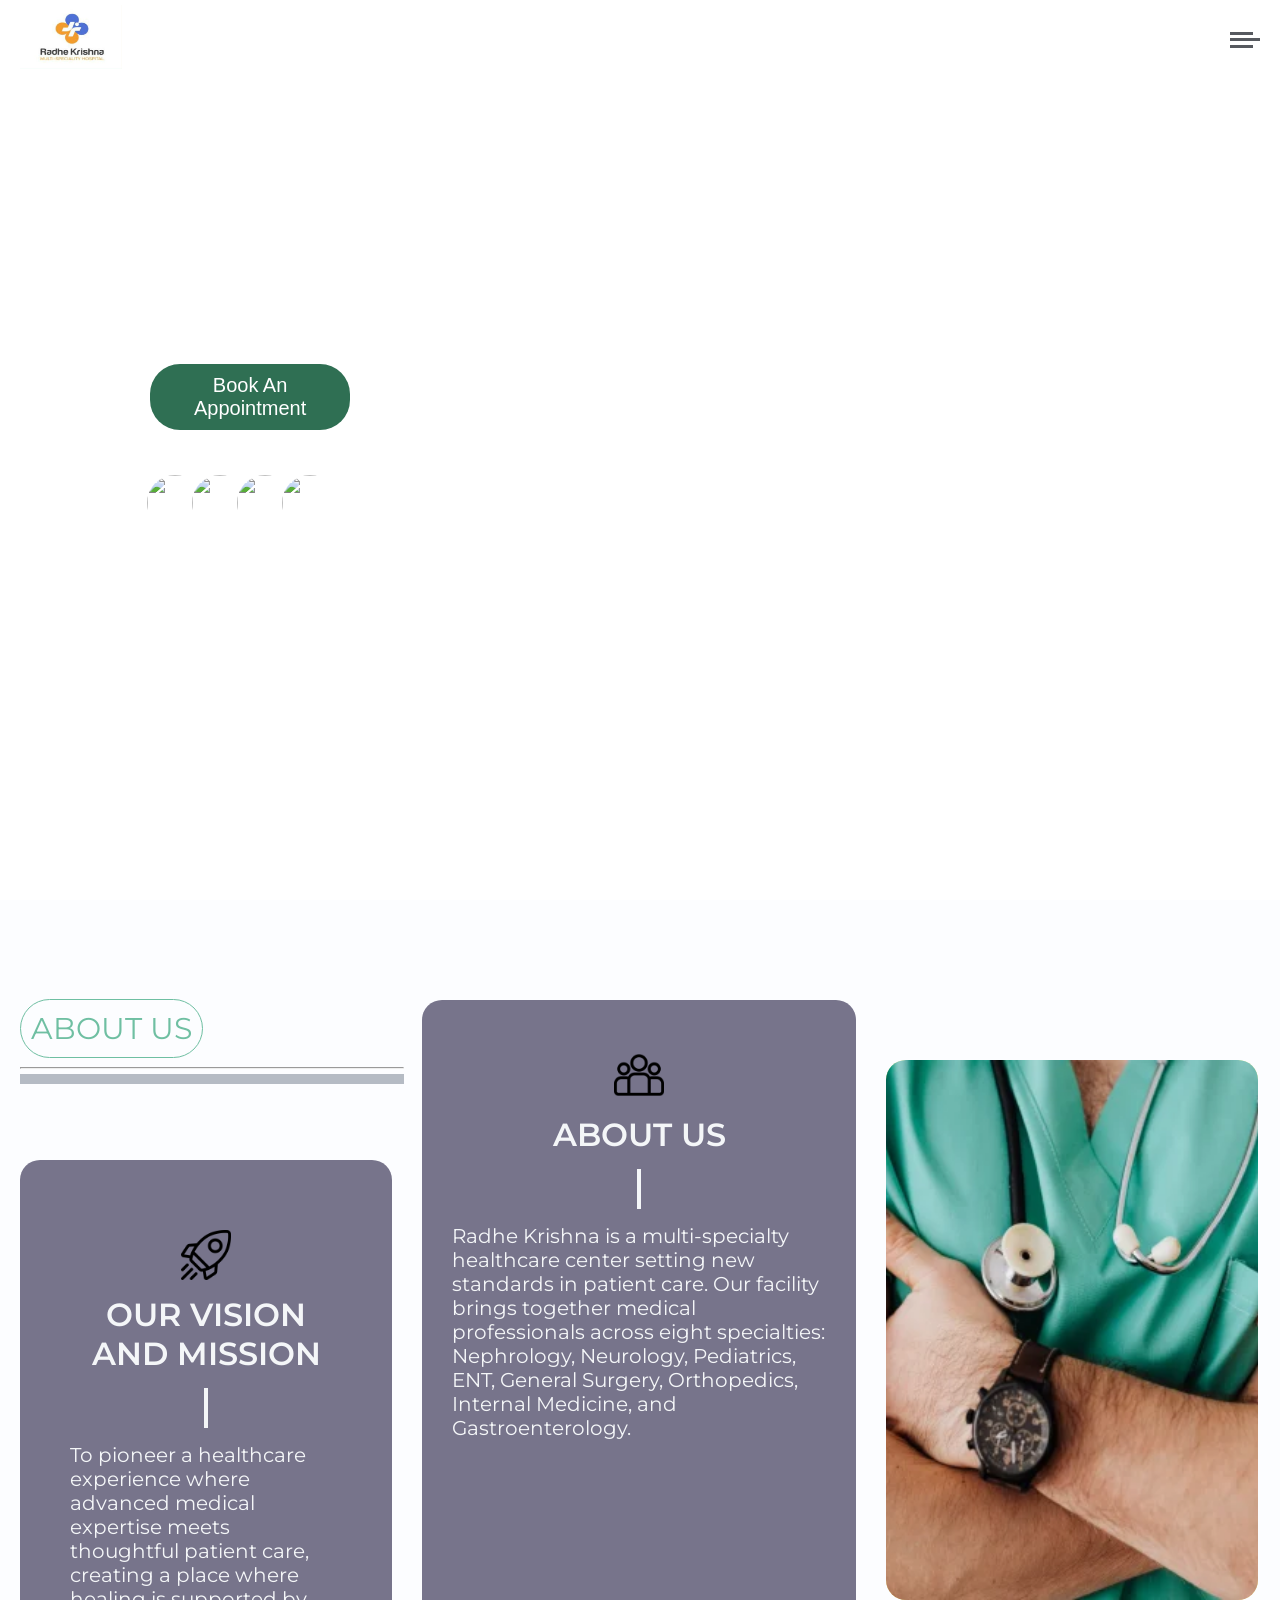
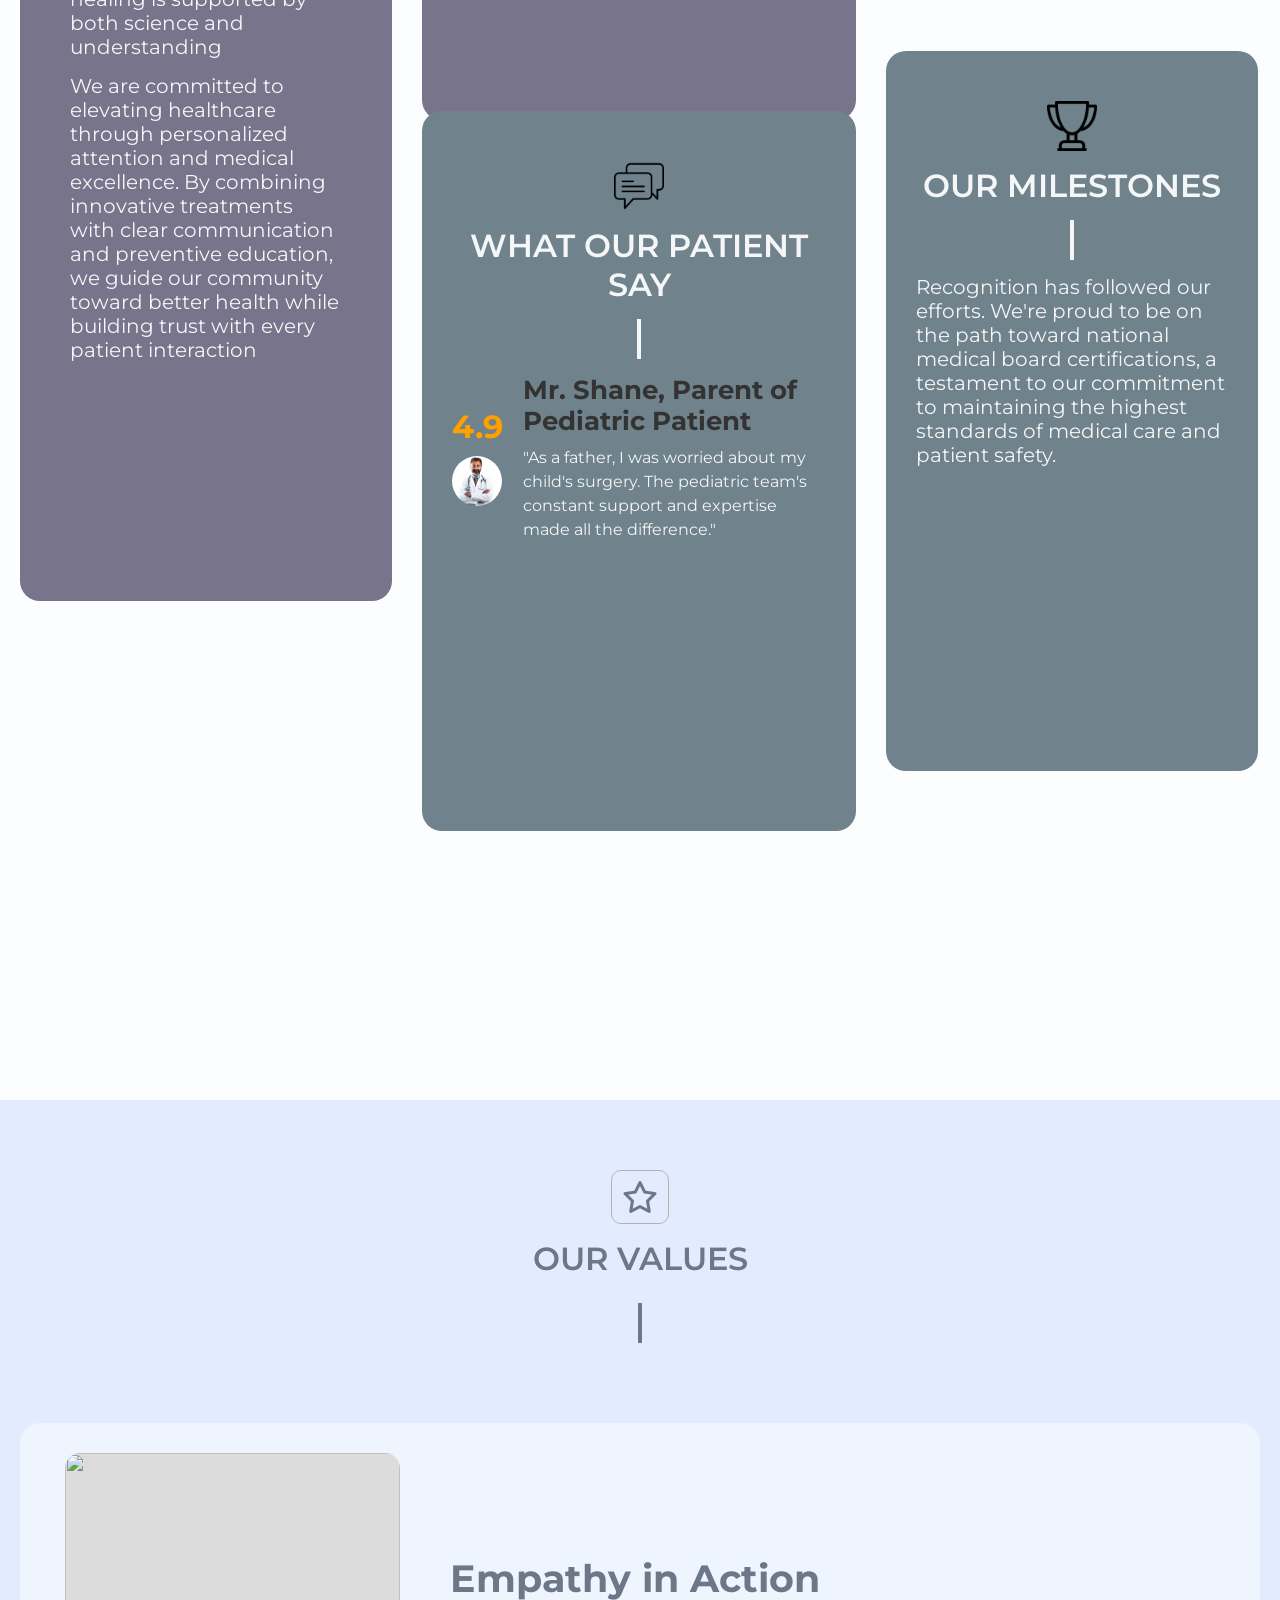
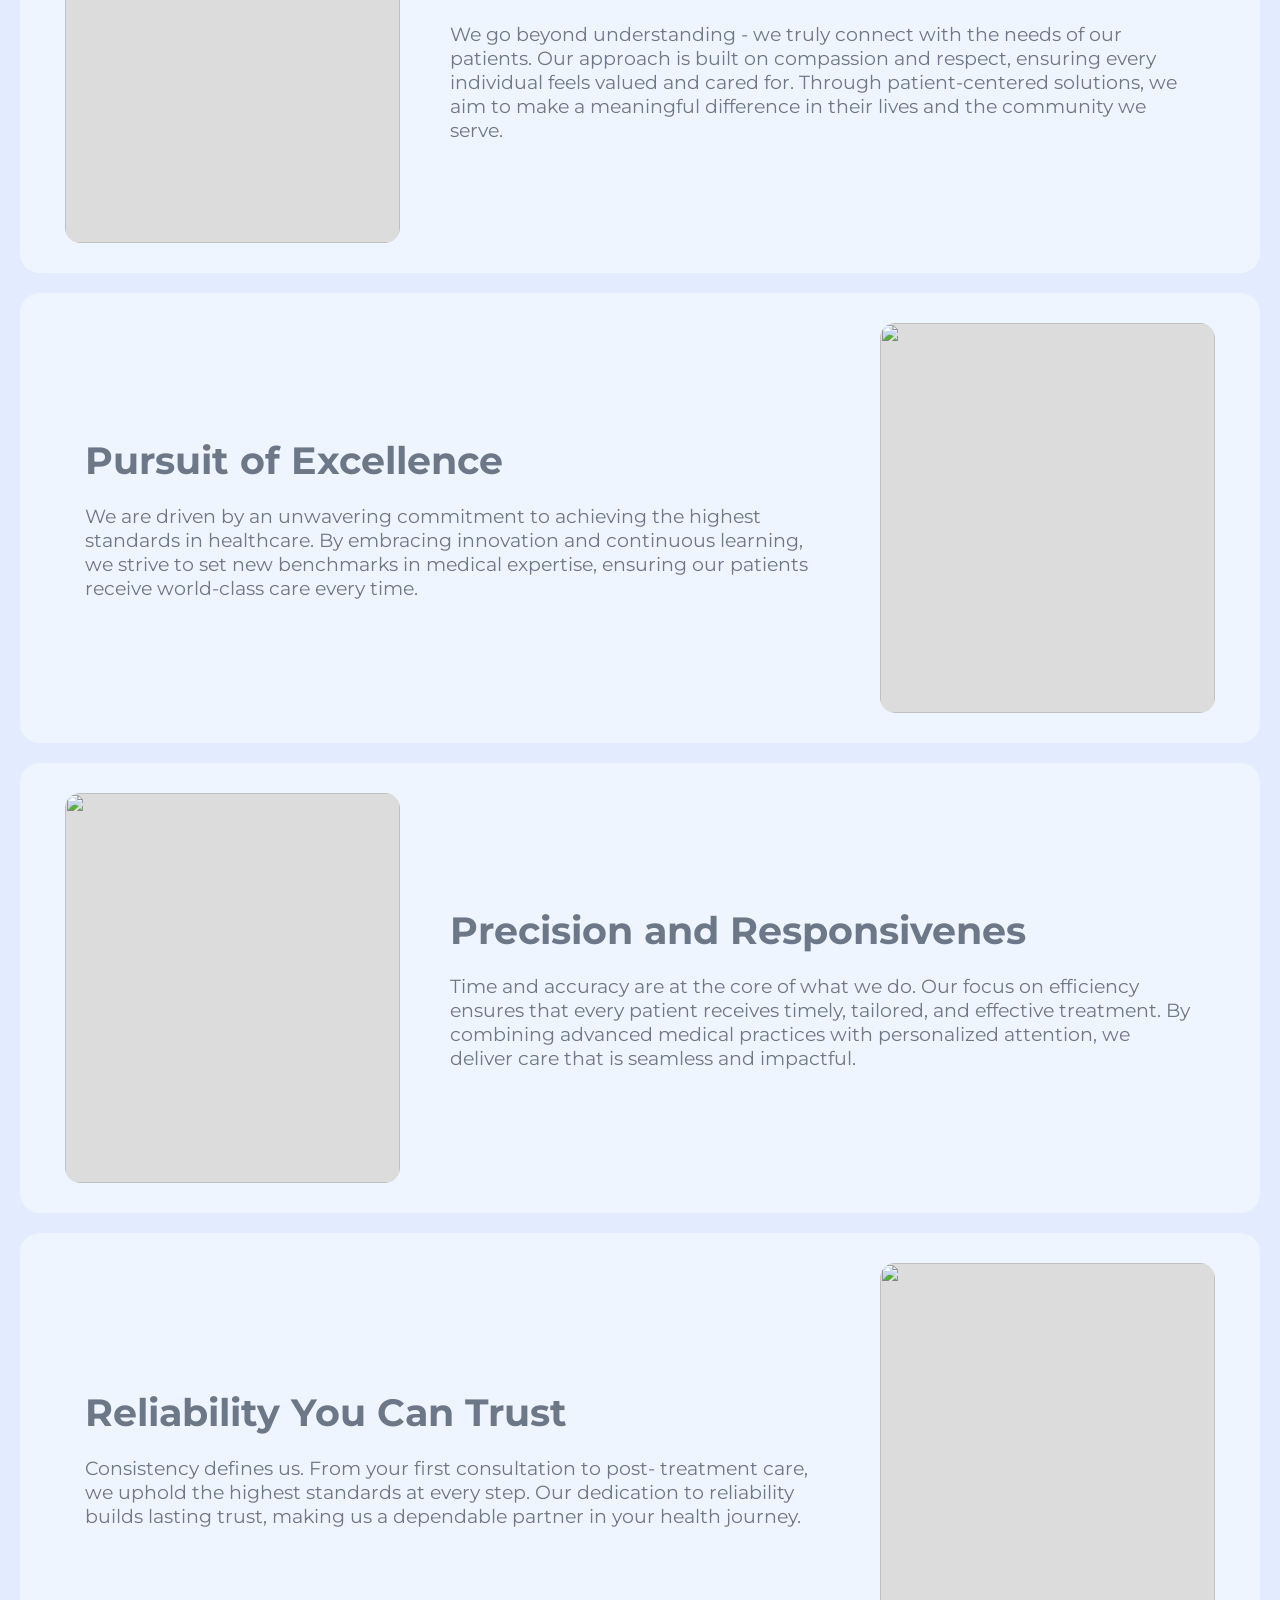
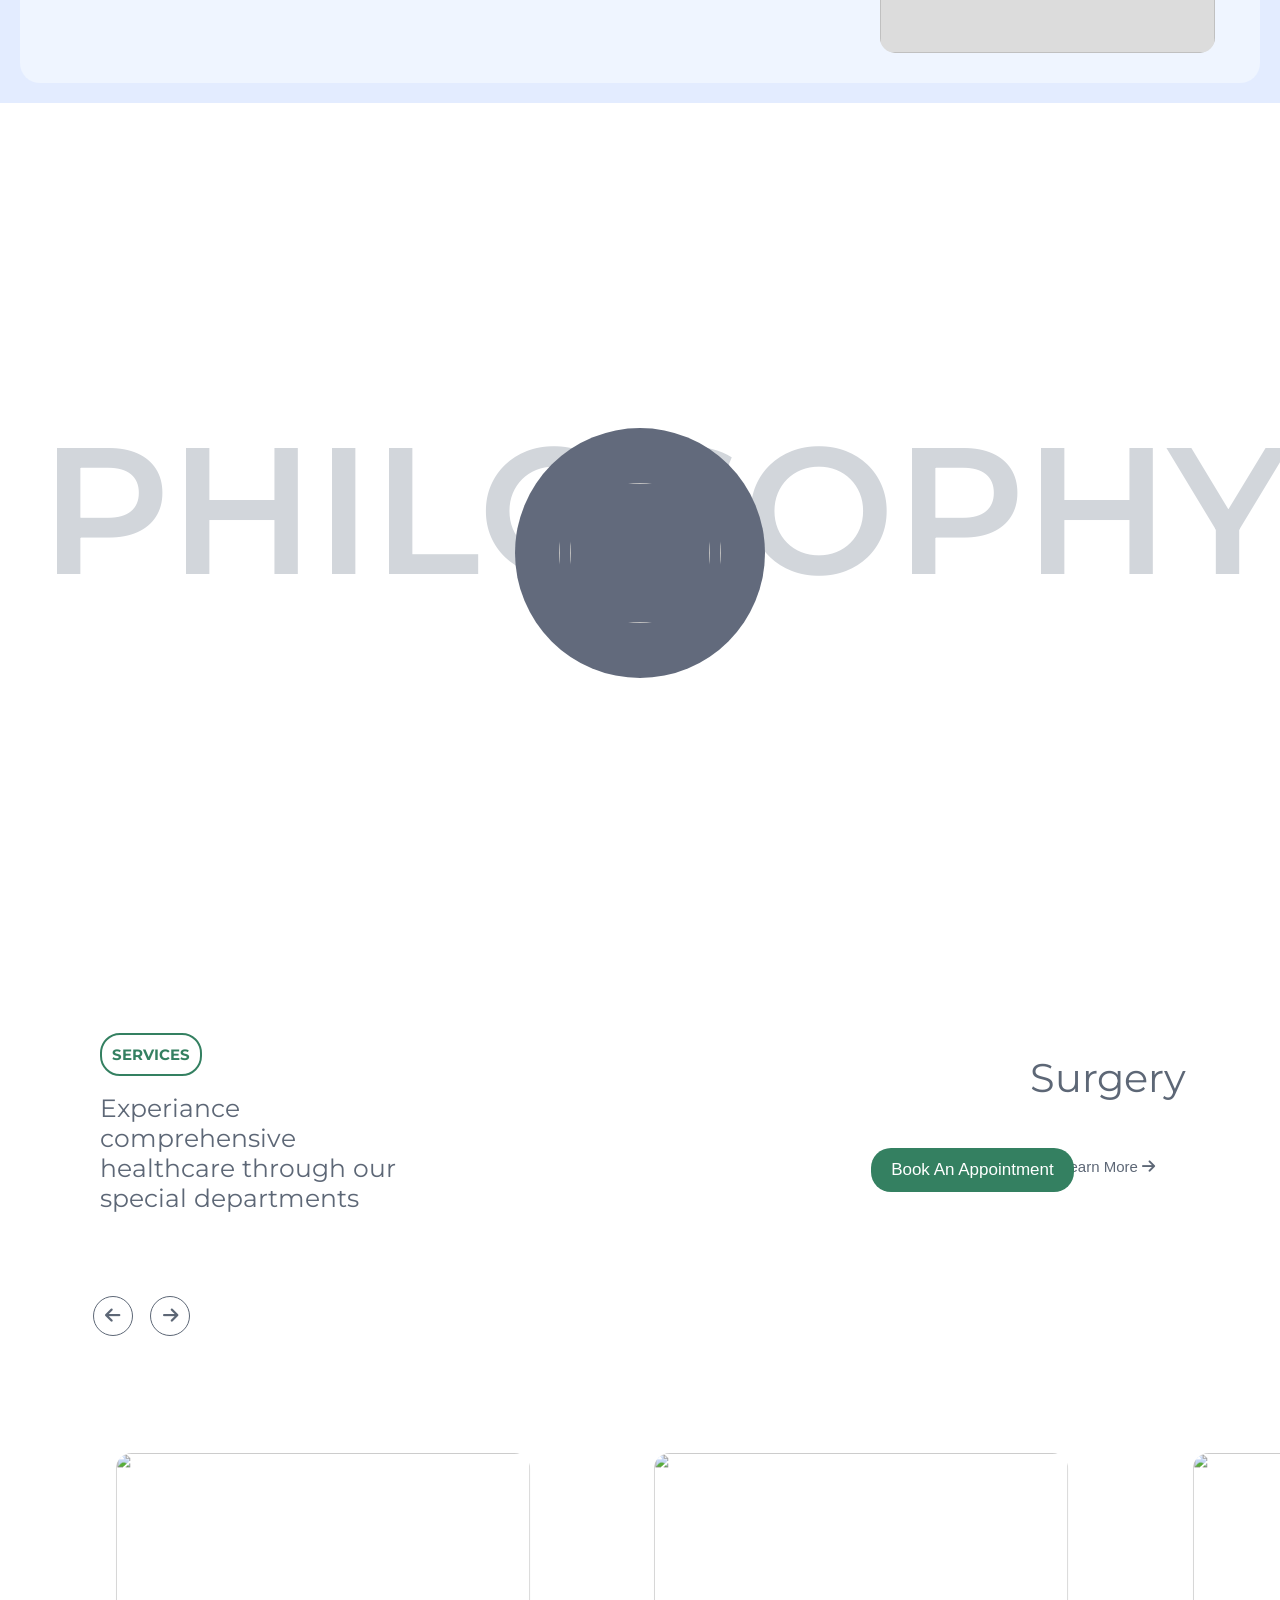
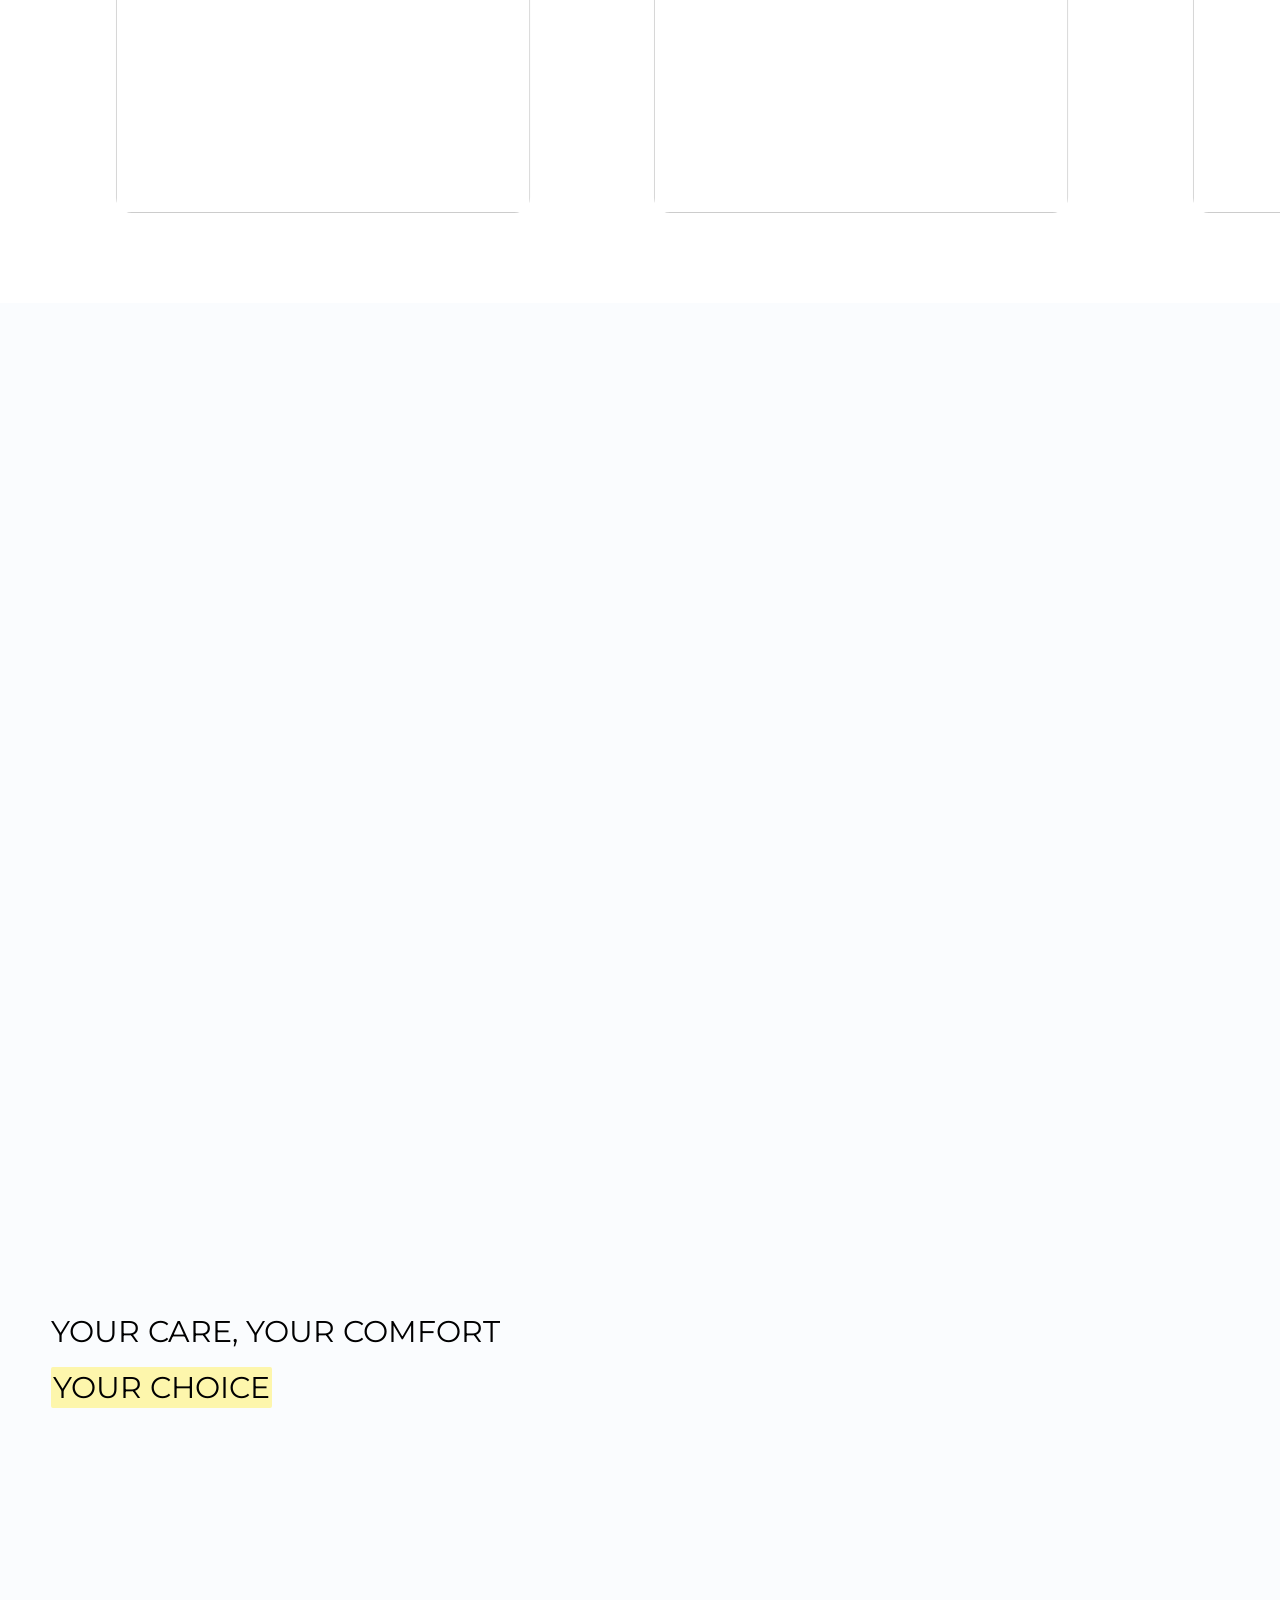
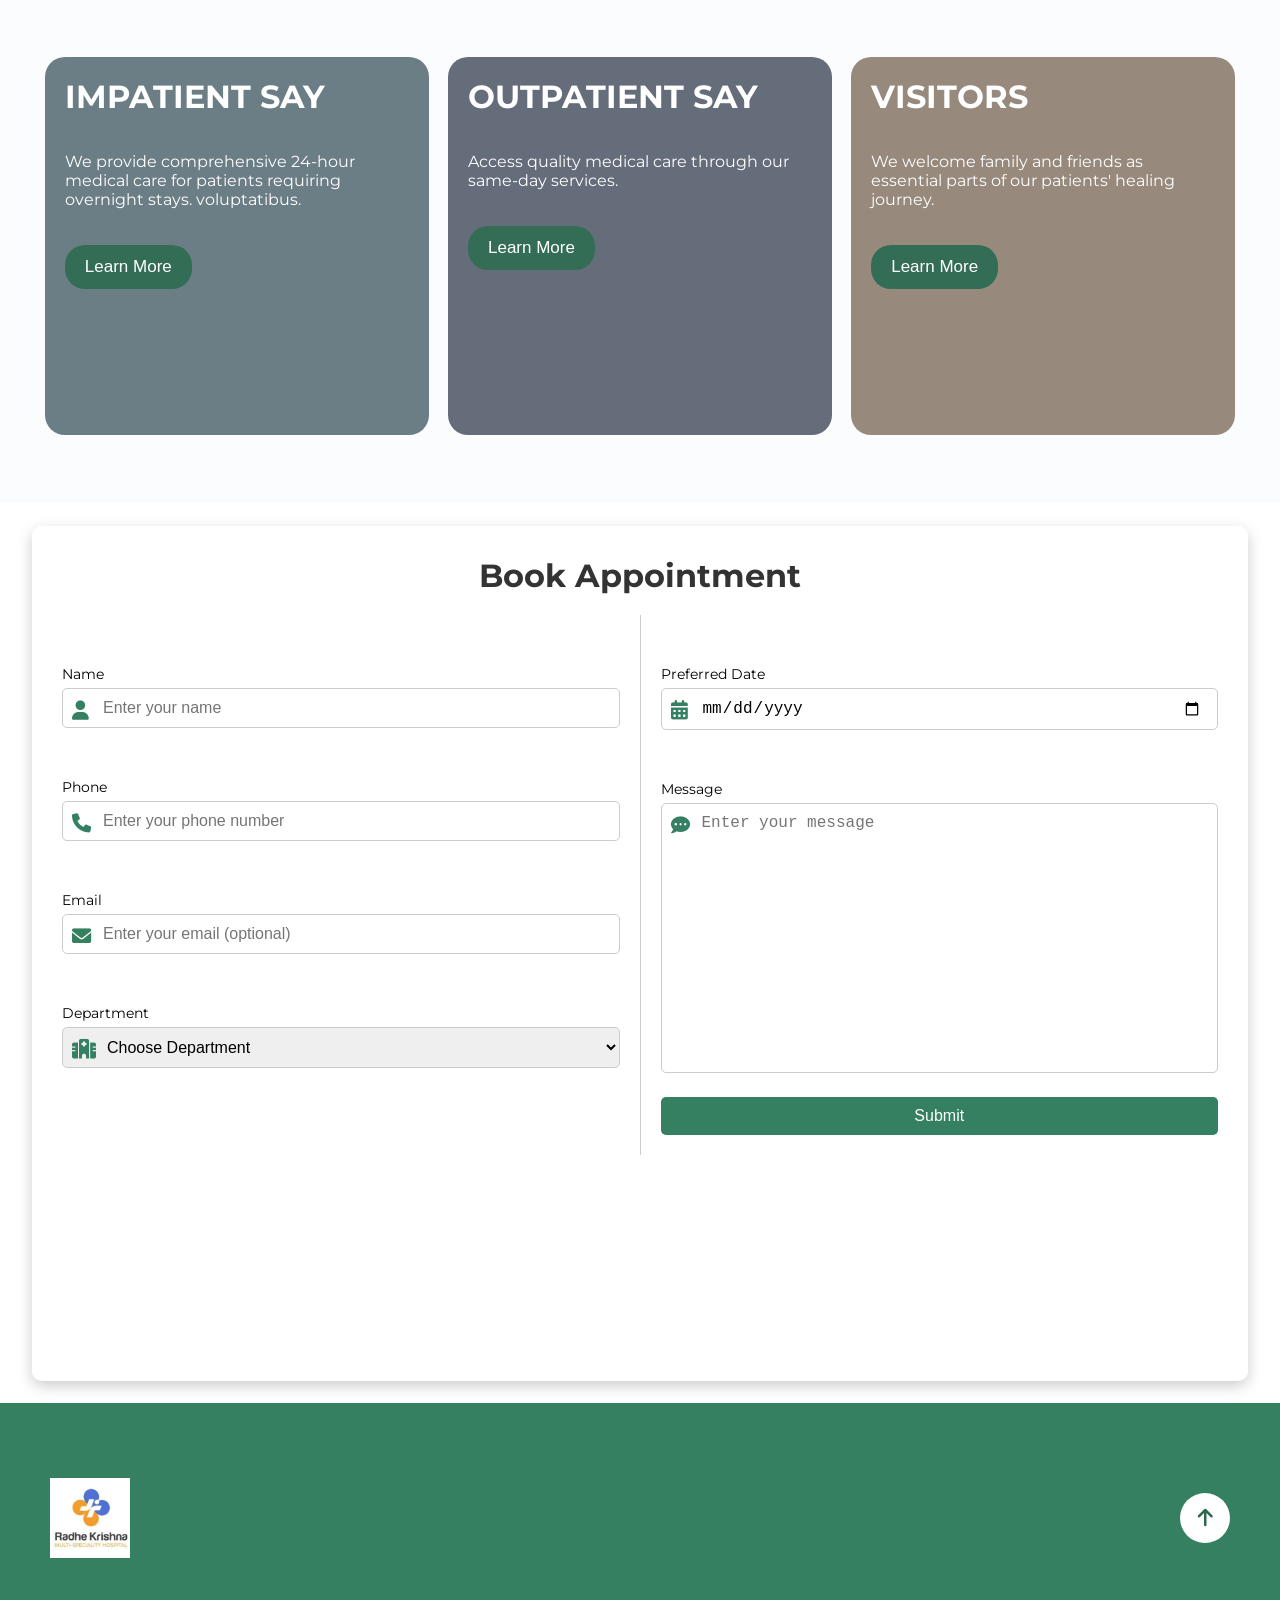
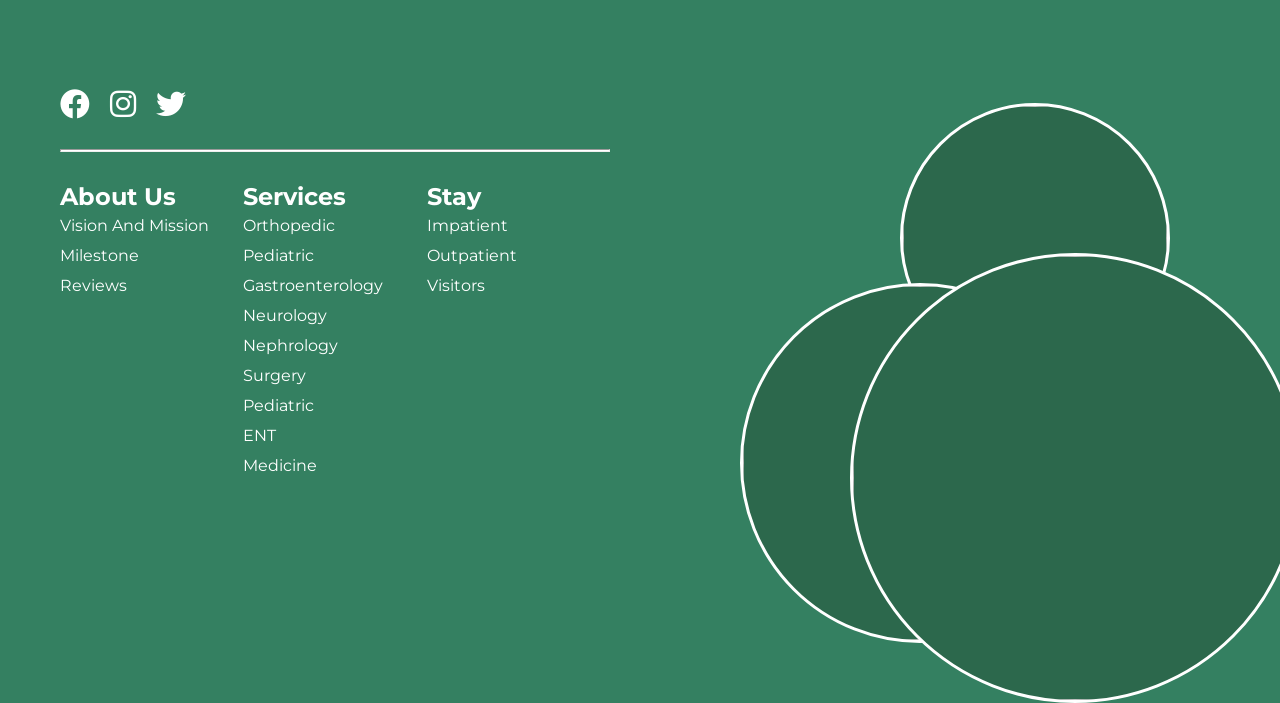
==== index.html @ 5f7c8b62 "Update and rename rk.html to index.html" ====
<!DOCTYPE html>
<html lang="en">
<head>
  <meta charset="UTF-8">
  <meta name="viewport" content="width=device-width, initial-scale=1.0">
  <title>Radhe-Krishna</title>
  <link rel="icon" type="image/png" href="/images/logo-dark.jpeg">
  <link rel="preconnect" href="https://fonts.googleapis.com">
<link rel="preconnect" href="https://fonts.gstatic.com" crossorigin>
<link href="https://fonts.googleapis.com/css2?family=Montserrat:ital,wght@0,100..900;1,100..900&display=swap" rel="stylesheet">
<link href="https://cdnjs.cloudflare.com/ajax/libs/font-awesome/5.15.4/css/all.min.css" rel="stylesheet">
<link rel="stylesheet" href="rk.css">
<link href="https://cdnjs.cloudflare.com/ajax/libs/font-awesome/6.0.0-beta3/css/all.min.css" rel="stylesheet">
<script type="text/javascript"
        src="https://cdn.jsdelivr.net/npm/@emailjs/browser@4/dist/email.min.js">
</script>
<script type="text/javascript">
   (function(){
      emailjs.init({
        publicKey: "Rd0JBPTGx_SSrSsAM",
      });
   })();
</script>

  <!-- <link rel="stylesheet" href="style.css"> -->
</head>
<body>
  <div class="main">
     <!-- Hero Section -->
  <section class="hero" id="hero">
   

    <div class="content">
      <!-- <img class="hero-image" src="/images/hero-dr.jpg" alt=""> -->
       <video autoplay muted loop class="hero-image" src="/images/4778090_Doctor_Measure_3840x2160.mp4"></video>
        <!-- <video  autoplay muted loop class="hero-image" src="https://videocdn.cdnpk.net/videos/3c435c5f-fa85-4658-bd44-6387d5364827/horizontal/previews/clear/small.mp4?token=exp=1737665771~hmac=3745399c17344563aea0ef7067b6ded52c63f7275397bb974ec4055e29564bb3"></video> -->
      <div class="leftcon">
        <h1>healing with heart,<br>
          leading with excellence</h1>
          <p>A multi-spciality healthcare solution with compassionate <br>care and advanced expertise
        
          </p>
       <div class="hero-btns">   <a href="#book-apt"><button class="btn-apt" >book an appointment</button></a>
        <a href="#services-section"> <button class="btn-exp"> explore services</button></a></div>
   <div class="con-down">
   <div class="images">
    <img src="https://img.freepik.com/free-photo/medium-shot-doctor-wearing-lab-coat_23-2148816191.jpg?ga=GA1.1.225339577.1717430258&semt=ais_incoming_vrsd" alt="">
    <img src="https://img.freepik.com/premium-photo/smiling-female-doctor-standing-crossing-hands-one-volor-background_953680-45073.jpg?ga=GA1.1.225339577.1717430258&semt=ais_incoming_vrsd" alt="">
    <img src="https://img.freepik.com/premium-photo/indian-female-doctor_714173-1860.jpg?ga=GA1.1.225339577.1717430258&semt=ais_incoming_vrsd" alt="">
    <img src="https://img.freepik.com/free-photo/young-bearded-male-doctor-wearing-white-coat-with-stethoscope-looking-camera-confused_141793-28210.jpg?ga=GA1.1.225339577.1717430258&semt=ais_incoming_vrsd" alt="">
   </div>
   <p>30+ certified <br> specialist</p>
   </div>
      </div>
      <div class="rightcon"></div>
    </div>
  

  <!-- Navbar -->
  <nav class="navbar">
    <div class="logo"><img src="images/logo-light.jpeg" alt=""></div>
    <div class="hamburger">
      <span></span>
      <span></span>
      <span></span>
    </div>
  </nav>

  <!-- Fullscreen Navigation -->
  <div class="fullscreen-nav">
    <ul>
      <li><a href="#preabout">About Us</a></li>
      <li><a href="#about">Philosophy</a></li>
      <li><a href="#services-section">Services</a></li>
      <li><a href="#stay">Stay</a></li>
      <li><a href="#book-apt">Contact Us</a></li>
    </ul>
    <div class="buttons">
      <a href="#book-apt">
        <button class="book">Book an Appointment</button>

      </a>
      <a href="#services-section">
      <button class="explore">Explore Services</button>

      </a>
    </div>
  </div>

</section>
     <div class="preabout" id="preabout">
      <div class="preabout-intro-hd">
        <div class="abt-hd">
          <p>about us</p>
        </div>
        <hr class="r1">
        <hr class="r2">
      </div>
      <div class="item1">
        <div class="preabout2-hd">
          <img src="/images/rocket.png" alt="">
          <h1>our vision and mission</h1>
          <div class="vertical-line2"></div>
          <p>
            To pioneer a healthcare experience where advanced medical expertise meets thoughtful patient care, creating a place where healing is supported by both science and understanding
          </p>
          <p>
            We are committed to elevating healthcare through personalized attention and medical excellence. By combining innovative treatments with clear communication and preventive education, we guide our community toward better health while building trust with every patient interaction
          </p>
        </div>
      </div>
      <div class="item2">
        <div class="preabout2-hd">
          <img src="/images/about us.png" alt="">
          <h1>about us</h1>
          <div class="vertical-line2"></div>
          <p>
            Radhe Krishna is a multi-specialty
healthcare center setting new standards in patient care. Our facility brings together medical professionals across eight specialties: Nephrology, Neurology, Pediatrics, ENT, General Surgery, Orthopedics, Internal Medicine, and Gastroenterology.
          </p>
         
        </div>
      </div>
      <div class="item3">
        <div class="preabout2-hd">
          <img src="/images/comments.png" alt="">
          <h1>what our patient say</h1>
          <div class="vertical-line2"></div>
          <div class="testimonial">
            <div class="testimonial-left">
              <div class="rating">4.9</div>
              <img class="dp" src="/images/dr4.avif" alt="Doctor's Profile Picture" />
            </div>
            <div class="testimonial-right">
              <h3>Mr. Shane, Parent of Pediatric Patient</h3>
              <p class="opinion">
                "As a father, I was worried about my child's surgery. The pediatric team's constant support and expertise made all the difference."
              </p>
            </div>
          </div>
        </div>
      </div>
      <div class="item4">
       <img src="/images/dr-.webp" alt="">
      </div>
      <div class="item5">
        <div class="preabout2-hd">
          <img src="/images/trophy.png" alt="">
          <h1>our milestones</h1>
          <div class="vertical-line2"></div>
          <p>
            Recognition has followed our efforts. We're proud to be on the path toward national medical board certifications, a testament to our commitment to maintaining the highest standards of medical care and patient safety.
          </p>
        
        </div>
      </div>
    </div>
     <div class="preabout2">
      <div class="preabout2-hd ">
        <i class="fa-regular fa-star"></i>
        <h1 class="hdd">our values</h1>
        <div class="vertical-line"></div>
      </div>
      <div class="items1">
        <div class="items1-left"><img src="https://img.freepik.com/premium-photo/nurse-white-robe-with-stethoscope-her-neck-is-making-report-table_567313-3985.jpg?ga=GA1.1.225339577.1717430258&semt=ais_incoming" alt=""></div>
        <div class="items1-rightt">
          <h1>Empathy in Action</h1>
          <p>We go beyond understanding - we truly connect with the needs of our patients. Our approach is built on compassion and respect, ensuring every individual feels valued and cared for. Through patient-centered solutions, we aim to make a meaningful difference in their lives and the community we serve.</p>
        </div>
      </div>
      <div class="items2">
        <div class="items2-left"><img src="https://img.freepik.com/premium-photo/front-view-young-intellectual-healthcare-doctor-labcoat-with-blond-hair-standing_567313-4671.jpg?ga=GA1.1.225339577.1717430258&semt=ais_incoming" alt=""></div>
        <div class="items2-rightt">
          <h1>Pursuit of Excellence</h1>
          <p>We are driven by an unwavering commitment to achieving the highest standards in healthcare. By embracing innovation and continuous learning, we strive to set new benchmarks in medical expertise, ensuring our patients receive world-class care every time.</p>
        </div>
      </div>
      <div class="items3">
        <div class="items3-left"><img src="https://img.freepik.com/premium-photo/portrait-smiling-male-doctor-holding-clipboard_255757-1512.jpg?ga=GA1.1.225339577.1717430258&semt=ais_incoming" alt=""></div>
        <div class="items3-rightt"> <h1>
          Precision and Responsivenes</h1>
          <p>Time and accuracy are at the core of what we do. Our focus on efficiency ensures that every patient receives timely, tailored, and effective treatment. By combining advanced medical practices with personalized attention, we deliver care that is seamless and impactful.</p></div>
      </div>
      <div class="items4">
        <div class="items4-left"><img src="https://img.freepik.com/premium-photo/handsome-doctor-portrait-background_488220-12659.jpg?ga=GA1.1.225339577.1717430258&semt=ais_incoming" alt=""></div>
        <div class="items4-rightt"> <h1>Reliability You Can Trust</h1>
          <p>Consistency defines us. From your first consultation to post- treatment care, we uphold the highest standards at every step. Our dedication to reliability builds lasting trust, making us a dependable partner in your health journey.</p></div>
      </div>
    </div> 
  <div class="about" id="about">

  <div class="circle-abt">
    <div class="images-abt">
      <img src="https://img.freepik.com/premium-photo/portrait-smiling-young-man-against-white-background_1048944-23214614.jpg?ga=GA1.1.225339577.1717430258" alt="">
      <img src="https://img.freepik.com/premium-photo/male-student-doctor-does-pcr-test-patient-takes-it-analysis_283470-2528.jpg?ga=GA1.1.225339577.1717430258" alt="">
       
      <img src="https://img.freepik.com/premium-photo/female-medical-worker-doctor-woman-glasses-looking-camera-shows-thumbs-up-hospital-clinic_717737-449.jpg?ga=GA1.1.225339577.1717430258" alt="">
      <img src="https://img.freepik.com/premium-photo/nurse-taking-nasal-swab-from-senior-patient-test-possible-coronavirus-infection_274689-32295.jpg?ga=GA1.1.225339577.1717430258" alt="">
    

   
    </div>
   
   
  </div>

  <h1 class="about-hd">
    philosophy
  </h1>
  
  <div class="container">
    <div class="wrapper">
      <div class="item 1 active"><img src="https://img.freepik.com/free-photo/female-doctor-hospital_23-2148827756.jpg?ga=GA1.1.225339577.1717430258&semt=ais_hybrid" alt=""></div>
      <div class="item 2"><img src="https://img.freepik.com/free-photo/medium-shot-doctor-wearing-lab-coat_23-2148816191.jpg?ga=GA1.1.225339577.1717430258&semt=ais_incoming_vrsd" alt=""></div>
      <div class="item 3"><img src="https://img.freepik.com/premium-photo/smiling-female-doctor-standing-crossing-hands-one-volor-background_953680-45073.jpg?ga=GA1.1.225339577.1717430258&semt=ais_incoming_vrsd" alt=""></div>
      <div class="item 4" id="item4"><img src="https://img.freepik.com/premium-photo/smiling-female-doctor-holding-medical-records-one-color-background-copy-space_953680-43415.jpg?ga=GA1.1.225339577.1717430258&semt=ais_incoming_vrsd" alt=""></div>
     
      <svg viewBox="0 0 300 300">
        <circle id="holder" class="st0" cx="151" cy="151" r="150"/>
      </svg>
    </div>
   
  </div>
  <div class="abt-btns">
    <button id="prev"><i class="fas fa-chevron-up"></i></button>
    <button id="next"><i class="fas fa-chevron-down"></i></button>
  </div>

  <div class="right-content">
 
    <button class="btn1">
      ABOUT US
    </button>
  
    <h1>same day results</h1>
    <p>Get your test results on the same day, ensuring faster diagnosis and treatment. Experience prompt and reliable services that prioritize your health and peace of mind.</p>
    <a href="#book-apt">
    <button class="btn2">Book an appointment</button>
    </a>
  </div>
 <a href="#services-section"> <button class="scroll-down scroll-down2">
  <span>&#8595;</span>
  </button></a>
</div>   

   <div class="services-section" id="services-section"> 
    <p class="ser_text">Experiance comprehensive healthcare through our special departments</p>
    <p class="active_service">Surgery</p>

    <div class="btns">
      <a href="#book-apt"><button class="book-apt">book an appointment</button></a>
      <button class="learn" id="learnMore">learn more <i class="fas fa-arrow-right"></i></button>
    </div>
    <h1>Services</h1>
    <div class="carousel">
      <button class="carousel-btn prev-btn"><i class="fas fa-arrow-left"></i></button>

      <button class="carousel-btn next-btn"> <i class="fas fa-arrow-right"></i></button>
      
      <div class="carousel-track-container">
        <div class="carousel-track">
          <div class="carousel-item" id="caro-item1" data-service="surgery"><img src="https://img.freepik.com/free-photo/surgeons-passing-scissors-each-other_329181-19635.jpg?ga=GA1.1.225339577.1717430258&semt=ais_incoming" alt=""></div>
          <div class="carousel-item carousel-item-2" data-service="orthopedic"><img src="https://img.freepik.com/premium-photo/physiotherapist-holding-skeleton-feet-model_107420-53154.jpg?ga=GA1.1.225339577.1717430258&semt=ais_incoming" alt=""></div>
          <div class="carousel-item carousel-item-2" data-service="ENT"><img src="https://img.freepik.com/free-photo/doctor-using-inspection-spatula-examine-patient-throat-ent-doctor-doing-throat-exam-woman-patient-opened-her-mouth-throat-checkup_657921-246.jpg?ga=GA1.1.225339577.1717430258&semt=ais_incoming" alt=""></div>
          <div class="carousel-item carousel-item-2" data-service="Pediatric"><img src="https://img.freepik.com/free-photo/african-american-pediatrician-doctor-analyzing-sickness-expertise-using-tablet_482257-26937.jpg?ga=GA1.1.225339577.1717430258&semt=ais_incoming" alt=""></div>
          <div class="carousel-item carousel-item-2" data-service="Medicine"><img src="https://img.freepik.com/free-photo/flat-lay-arrangement-with-pills_23-2148504582.jpg?ga=GA1.1.225339577.1717430258&semt=ais_incoming" alt=""></div>
          
         
        </div>
      </div>
    </div>
  </div> 
  <div class="post_services hidden">
    <button id="back"><i class="fas fa-arrow-left"></i></button>
   <a href="#book-apt"> <button id="bkapt">book an appointment</button></a>
    <p class="active_service2">Surgery</p>
    <div class="ser ser1">
      <h1>conditions treated</h1>
      <ul>
        <!-- <li></li> -->
      </ul>
    </div>
    <div class="ser ser2">
      <h1>
        diagonostic procedure
      </h1>
      <ul>
        <!-- <li></li> -->
      </ul>
    </div>
    <div class="ser ser3">
      <h1>treatment options</h1>
      <ul>
        <!-- <li></li> -->
      </ul>
    </div>
  </div>
   <div class="stay" id="stay">
    <p class="hd_stay">stay</p>
    <h1 class="bg_stay">stay</h1>
    <p class="p_stay">we aim to make your stay as <span>comfortable</span> and restorative as possible.Our <span>dedicated</span> team is committed to not only providing <span>expert</span> medical care but also ensuring that you feel <span>genuienly</span> cared for and supported during your time with us.your well being is our priority</p>
  </div> 
  <div class="your">
    <div class="your_top">
      <p class="yh1 yh11" id="mytext">your care, your comfort</p>
      <p class="yh1 yh12" id="mytext">your choice</p>
    </div>
    <div class="your_down">
      <div class="your_item yitem1">
        <h1>impatient say</h1>
        <p>We provide comprehensive 24-hour medical care for patients requiring overnight stays. voluptatibus.</p>
        <button onclick="redirectToPage('impatient')">learn more</button>
      </div>
      <div class="your_item yitem2">
        <h1>outpatient say</h1>
        <p>Access quality medical care through our same-day services.</p>
        <button onclick="redirectToPage('outpatient')">learn more</button>
      </div>
      <div class="your_item yitem3">
        <h1>visitors</h1>
        <p>We welcome family and friends as essential parts of our patients' healing journey.</p>
        <button onclick="redirectToPage('visitors')">learn more</button>
      </div>
    </div>
  </div> 
  
  <div class="bookapt" id="book-apt">
    <section class="bookappointment">
      <h1>Book Appointment</h1>
      <form id="appointmentForm">
        <div class="form-container">
          <!-- Left Column -->
          <div class="form-left">
            <div class="form-group">
              <label for="name">Name</label>
              <i class="fas fa-user"></i>
              <input type="text" id="name" placeholder="Enter your name" required>
            </div>
            <div class="form-group">
              <label for="phone">Phone</label>
              <i class="fas fa-phone"></i>
              <input type="text" id="phone" placeholder="Enter your phone number" required>
            </div>
            <div class="form-group">
              <label for="email">Email</label>
              <i class="fas fa-envelope"></i>
              <input type="email" id="email" placeholder="Enter your email (optional)">
            </div>
            <div class="form-group">
              <label for="department">Department</label>
              <i class="fas fa-hospital"></i>
              <select id="department" required>
                <option value="" disabled selected>Choose Department</option>
                <option value="cardiology">Surgery</option>
                <option value="orthopedics">Orthopedics</option>
                <option value="neurology">ENT</option>
                <option value="pediatrics">Pediatrics</option>
                <option value="pediatrics">Medicine</option>
              </select>
            </div>
          </div>
  
          <!-- Vertical Divider -->
          <div class="form-divider"></div>
  
          <!-- Right Column -->
          <div class="form-right">
            <div class="form-group">
              <label for="date">Preferred Date</label>
              <i class="fas fa-calendar-alt"></i>
              <input type="date" id="date" required>
            </div>
            <div class="form-group">
              <label for="message">Message</label>
              <i class="fas fa-comment-dots"></i>
              <textarea id="message" placeholder="Enter your message"></textarea>
            </div>
            <div class="form-group">
              <button type="submit">Submit</button>
            </div>
          </div>
        </div>
      </form>
    </section>
  </div>
  
<section class="footer">
<div class="footer_top">
 <a href="#hero"> <div class="logo">
  <img src="/images/logo-light.jpeg" alt="">
</div></a>
 <a href="#hero"> <button><i class="fas fa-arrow-up"></i></button></a>
</div>
<div class="footer_bottom">
  <div class="ftr_left">
    <div class="icons">
      <a href="https://www.facebook.com/share/19xJFmXJem/">

        <i class="fab fa-facebook"></i> <!-- Facebook -->
      </a>
      <a href="https://www.instagram.com/radhekrishnamultihospital?igsh=MW1pZ25ld2dvc3JqZA==">
        <i class="fab fa-instagram"></i> <!-- Instagram -->

      </a>
      <i class="fab fa-twitter"></i>
    </div>
    <hr>
    <div class="ftr_left_bottom">
      <div class="abt_left">
        <h1>About us</h1>
        <ul>
          <li>Vision and mission</li>
          <li>milestone</li>
          <li>reviews</li>
        </ul>
      </div>
      
      <div class="services_mid">
        <h1>services</h1>
        <ul>
          <li>orthopedic</li>
          <li>pediatric</li>
          <li>Gastroenterology</li>
          <li>neurology</li>
          <li>Nephrology</li>
          <li>surgery</li>
          <li>pediatric</li>
          <li>ENT</li>
          <li>Medicine</li>
        </ul>
      </div>
      <div class="stay_left">
        <h1>Stay</h1>
        <ul>
          <li>impatient</li>
          <li>outpatient</li>
          <li>visitors</li>
        </ul>
      </div>
    </div>
  </div>
 
  <div class="ftr_right_bottom">
  <div class="ftr_img1">
<img src="https://img.freepik.com/premium-photo/smiling-female-doctor-standing-crossing-hands-one-volor-background_953680-45595.jpg?w=826" alt="">
  </div>
  <div class="ftr_img2">
<img src="https://img.freepik.com/premium-photo/smiling-female-doctor-standing-crossing-hands-one-volor-background_953680-45570.jpg?ga=GA1.1.225339577.1717430258&semt=ais_incoming" alt="">
  </div>
  <div class="ftr_img3">
<img src="https://img.freepik.com/free-photo/smiling-young-male-doctor-wearing-stethoscope-medical-gown-isolated-white-wall_141793-35979.jpg?ga=GA1.1.225339577.1717430258&semt=ais_incoming" alt="">
  </div>
  </div>
</div>
</section>


</div>


<script src="https://cdnjs.cloudflare.com/ajax/libs/gsap/3.12.2/MotionPathPlugin.min.js"></script>
<script src="https://unpkg.com/split-type"></script>

  <script src="https://cdnjs.cloudflare.com/ajax/libs/gsap/3.12.2/gsap.min.js"></script>
  <script src="https://cdnjs.cloudflare.com/ajax/libs/gsap/3.12.5/ScrollTrigger.min.js" integrity="sha512-onMTRKJBKz8M1TnqqDuGBlowlH0ohFzMXYRNebz+yOcc5TQr/zAKsthzhuv0hiyUKEiQEQXEynnXCvNTOk50dg==" crossorigin="anonymous" referrerpolicy="no-referrer"></script>
  <script src="https://cdnjs.cloudflare.com/ajax/libs/gsap/3.12.2/SplitText.min.js"></script>
  <script src="script.js"></script>
  <script>
    
  </script>
</body>
</html>
---- rk.css ----
:root {
  /* Font Families */
  --font-primary: "Montserrat", serif;
  --font-secondary: 'Lora', serif;
  --font-mono: 'Courier New', monospace;}


*{
  margin: 0;
  padding: 0;
  box-sizing: border-box;
}
html,body{
  width: 100%;
  height: 100%;
  scroll-behavior: smooth;
}

.book-apt, .btn2{
    padding-left: 20px !important;
    padding-right: 20px !important;
    padding-bottom: 12px !important;
    padding-top: 12px !important;
    font-size: 17px !important;
  }

.your_down button{
  padding-left: 20px !important;
    padding-right: 20px !important;
    padding-bottom: 12px !important;
    padding-top: 12px !important;
    font-size: 17px !important;
}


.main button{
  cursor: pointer;
}

body::-webkit-scrollbar {
  width: 8px;
}

body::-webkit-scrollbar-thumb {
  background:#2a2a38;
  border-radius: 4px;
}


.main{
  width: 100%;
  height: 100%;
  

}
 /* Hero Section */
 .hero {
  position: relative;
  height: 100vh;
  width: 100%;
  background-color: white;
  display: flex;
  align-items: center;
  justify-content: center;
  text-align: center;
  font-family: var(--font-primary);
}


.hero h1 {
  color: white;
  font-size: 3rem;
}

.hero p {
  color: white;
  font-size: 1.2rem;
  margin-top: 10px;
}

/* Navbar */
.navbar {
  position:absolute;
  top: 0;
  left: 0;
  width: 100%;
  height: 80px;
  display: flex;
  align-items: center;
  justify-content: space-between;
  padding: 0 20px;
  z-index: 100;
  background: transparent;
}
.navbar .logo img{
  width:8vw;
  height: 5vw;
}

.navbar .logo {
  font-size: 1.5rem;
  font-weight: bold;
  color:#56595f;
}

.navbar .hamburger {
  display: flex;
  flex-direction: column;
  justify-content: space-around;
  width: 30px;
  height: 20px;
  cursor: pointer;
}

.hamburger span {
  display: block;
  height: 3px;
  background:#56595f;
  transition: 0.3s;
}

.hamburger span:first-child {
  width: 23px;
}

.hamburger span:last-child {
  width: 23px;
}

/* Fullscreen Nav */
.fullscreen-nav {
  position: fixed;
  top: 0;
  left: 0;
  width: 100%;
  height: 100vh;
  background:white;
  display: flex;
  flex-direction: column;
  align-items: center;
  justify-content: center;
  opacity: 0;
  visibility: hidden;
  z-index: 10;
  transition: 0.5s;
  text-transform: capitalize;
}

.fullscreen-nav.active {
  opacity: 1;
  visibility: visible;
}

.fullscreen-nav ul {
  list-style: none;
  text-align: center;
}

.fullscreen-nav ul li {
  margin: 20px 0;
  width:95vw;
  height:50px;
  line-height:50px;
  border-radius: 10px;
  /* background-color:#f3f3f3; */

}

.fullscreen-nav ul li a {
  text-decoration: none;
  color:#545860;
  font-size: 1.5rem;
  transition: 0.3s;
}

.fullscreen-nav ul li:hover {
  background-color:#f3f3f3;

}

.fullscreen-nav .buttons {
  display: flex;
  margin-top: 20px;
}

.fullscreen-nav .buttons button {
  padding: 10px 20px;
  margin: 0 10px;
  border: none;
  font-size:20px;
  cursor: pointer;
}

.fullscreen-nav .buttons .book {
  background-color:#2b7055;
  color:white;
  border-radius:30px;
}

.fullscreen-nav .buttons .explore {
  background-color: transparent;
  border: 1px solid #56595f;
  color:#56595f;
  border-radius:30px;

}

/* Hamburger Transform */
.hamburger.active span:first-child {
  transform: rotate(45deg) translate(5px, 5px);
}

.hamburger.active span:nth-child(2) {
  opacity: 0;
}

.hamburger.active span:last-child {
  transform: rotate(-45deg) translate(5px, -5px);
}




.content {
  /* background-color: green; */
  width: 100%;
  height: 100vh;
  display: flex;
  justify-content: center;
  align-items: center;
  position: relative;
}
.content > video{
  z-index:2;
  width:97%;
  /* scale:1.1; */
  object-fit: cover;
  /* margin-left:15vw; */
  height:88%;
  position: absolute;
  margin-top: 65px;
  border-radius: 20px;
  filter: brightness(80%); 
  /* transform: scaleX(-1); */
}
.content > img{
  z-index:2;
  width:97%;
  /* scale:1.1; */
  object-fit: cover;
  /* margin-left:15vw; */
  height:88%;
  position: absolute;
  margin-top: 65px;
  border-radius: 20px;
  filter: brightness(80%); 
  /* transform: scaleX(-1); */
}
.leftcon{
  /* background-color: rgb(204, 255, 20); */
  width: 50%;
  height: 60vh;
  left:100px;
  top: 150px;
  position: absolute;
  z-index:10;
  /* padding: 10px 50px; */
}

.leftcon h1{
font-size: 35px;
margin-top: 30px;
color: white;
text-align: left;
text-transform: capitalize;
margin-left: 50px;


}

.leftcon p{
font-size: 16px;
margin-top: 30px;
font-weight: 500;
color: white;
text-align: left;
margin-left: 50px;

}
.hero-btns{
/* background-color: #00ff7f; */
width: 30vw;
display:flex;
margin-left:50px;

}
.btn-apt{
padding: 10px;
background-color:#2f6f53;
font-size: 20px;
outline: none;
color: white;
margin-top: 30px;
text-transform: capitalize;
cursor: pointer;
border-radius: 30px;
border: none;

}
.btn-exp{
padding: 10px;
background-color:transparent;
font-size: 20px;
outline: none;
border: none;
border-radius: 30px;
color: white;
border: 2px solid white;
margin-top: 30px;
margin-left: 20px;
text-transform: capitalize;
cursor: pointer;




}


.con-down{
/* width:40vw; */
/* background-color: green; */
margin-top: 30px;
display: flex;
width: 30vw;
/* justify-content: center; */
align-items: center;

}
.con-down p{
margin-bottom: 20px;
margin-left: 20px;
text-transform: capitalize;
text-align: left;
/* background-color: red; */
}
.images{
/* background-color: blue; */
display: flex;
margin-left: 60px;
}
.images img{
/* background-color: blue; */
width: 60px;
border-radius: 50%;
object-fit: cover;
margin-left: -15px;
height: 60px;
margin-top: -10PX;
position: relative;
border: 2px solid white;
}
.rightcon{
  /* background-color: rgb(0, 66, 128); */
  width: 50%;
  height: 100vh;
}






 /* ===============================================================================================================================
 =============================================================================================================================== =============================================================================================================================== */  

 /* hero section */

  /* ===============================================================================================================================
 =============================================================================================================================== =============================================================================================================================== */ 


.scroll-down {
  position: absolute;
  z-index: 1000;
  bottom: 20px;
  left: 50%;
  transform: translateX(-50%);
  background-color:transparent;
  border:1px solid white;
  border-radius:20px;
  width: 30px;
  height: 50px;
  display: flex;
  justify-content: center;
  align-items: center;
  box-shadow: 0 4px 6px rgba(0, 0, 0, 0.1);
  cursor: pointer;
  transition: all 0.3s ease;
}



.scroll-down span {
  font-size: 20px;
  z-index: 1000;
  color:white;
  font-weight:bolder;
animation: bounceArrow 1s infinite alternate; /* Arrow bounce animation */
}

@keyframes bounceArrow {
  0% {
    transform: translateY(0);
  }
  100% {
    transform: translateY(-10px); /* Move the arrow up */
  }
}

/* ===============================================================================================================================
 =============================================================================================================================== =============================================================================================================================== */  

 /* preabout */

  /* ===============================================================================================================================
 =============================================================================================================================== =============================================================================================================================== */ 
.preabout-intro-hd{
  width: 30%;
  height: 30%;
  position: absolute;
  margin-top: 10px;
}
.abt-hd p{
font-size: 30px;
text-transform: uppercase;
font-family: var(--font-primary);
border: 1px solid #6fbfa2;
display: inline;
color: #6fbfa2;
padding: 10px;
border-radius: 30px;
}
.r1{
  background-color:#b5bbc4;
  height:1px;
  margin-top: 20px;

}
.r2{
  margin-top: 5px;
height:10px;
background-color:#b5bbc4;
border: none;
}

 .preabout {
  width: 100%;
  height:200vh;
  background-color:#fcfdff;
  display: grid;
  grid-template-columns: 30% 35% 30%; /* 3 columns of equal width */
  gap: 30px;
  padding:100px 20px;
  overflow: hidden;
}

.vertical-line2 {
  width: 4px; /* Line thickness */
  height: 40px; /* Line height */
  background-color:#f4f6f8; /* Color of the vertical line */

}
.item1 {
  grid-column: 1 / span 1; /* Spans across two columns */
  grid-row: 1 / span 1; /* Takes up 2 rows */
  background-color:#77748b;
  border-radius: 20px;
  padding: 20px;
  margin-top:160px;
}
.item1 h1{
  font-size: 5px;
  text-align: center;
  color:#f4f6f8;

}
.item1 p{
  font-size: 20px;
  color:#f4f6f8;

}
.item2 h1{
  font-size: 25px;
  color:#f4f6f8;
  text-align: center;

}
.item2 p{
  font-size: 20px;
  color:#f4f6f8;

}
.item3 h1{
  font-size: 25px;
  text-align: center;
  color:#f4f6f8;


}
.item3 p{
  font-size: 20px;
  color:#f4f6f8;

}
.item5 h1{
  font-size: 25px;
  text-align: center;
  color:#f4f6f8;


}
.item5 p{
  font-size: 20px;
  color:#f4f6f8;
}
.item2 {
  grid-column: 2;
  grid-row: 1;
  background-color:#77748b;
  border-radius: 20px;
  height:80vh;
}

.item3 {
  grid-column: 2;
  grid-row: 2;
  background-color:#70828b;
  border-radius: 20px;
  margin-top:-520px;
  height: 80vh;
}

.item4 {
  grid-column: 3;
  grid-row: 1 / span 1; /* Spans across both rows */
  background-color: #fdfd96;
  border-radius: 20px;
  object-fit: cover;
  height: 60vh;
  margin-top: 60px;
}

.item4 img {
  width: 100%;
  height: 100%;
  object-fit: cover;
  border-radius: 20px;
}

.item5 {
  grid-column: 3;
  grid-row: 2;
  background-color:#70828b;
  border-radius: 20px;
  height: 80vh;
  margin-top: -580px;
}

.preabout2-hd {
  padding: 20px;
}

.preabout2-hd img {
  width: 50px;
  height: 50px;
}

.vertical-line {
  width: 50px;
  height: 2px;
  background-color: #000;
  margin: 10px 0;
}

.testimonial {
  display: flex;
  align-items: center;
}

.testimonial-left {
  margin-right: 20px;
}

.dp {
  width: 60px;
  height: 60px;
  border-radius: 50%;
  object-fit: cover;
}

.rating {
  font-size: 2rem;
  font-weight: bold;
  color: #ff9f00;
  margin-bottom: 10px;
}

.testimonial-right h3 {
  font-size: 1.6rem;
  font-weight: bold;
  color: #333;
}

.testimonial-right .opinion {
  font-size: 1rem;
  color:#f4f6f8;
  line-height: 1.5;
  text-align: left;
  margin-top: 10px;
}


/* ===============================================================================================================================
 =============================================================================================================================== =============================================================================================================================== */  

 /* preabout2 */

  /* ===============================================================================================================================
 =============================================================================================================================== =============================================================================================================================== */ 




.preabout2 {
  width: 100%;
  display: grid;
  grid-template-columns: 1fr; /* Single column layout for stacking items */
  gap: 20px;
  padding: 20px;
  background-color:#e3ecff;
}


.items1, .items2, .items3, .items4 {
  display: flex;
  height: 50vh;
  border-radius: 20px;
  padding: 30px;
  background-color: #eff5ff;
}

.items1, .items3 {
  flex-direction: row; /* Image on the left, text on the right */
}

.items2, .items4 {
  flex-direction: row-reverse; /* Text on the left, image on the right */
}

.items1-left, .items2-left, .items3-left, .items4-left {
  width: 30%;
  background-color: #dcdcdc; /* Placeholder color for the image */
  border-radius: 15px;
  margin: 0 15px; /* Equal spacing on both sides */
  overflow: hidden; /* Ensure images stay within the div */
}

.items1-left img, .items2-left img, .items3-left img, .items4-left img {
  width: 100%;
  height: 100%;
  object-fit: cover; /* Ensures the image fills the div while maintaining its aspect ratio */
  border-radius: 15px; /* Matches the div's border radius */
}

.items1-rightt, .items2-rightt, .items3-rightt, .items4-rightt {
  width: 70%;
  padding: 20px;
  margin: 0 15px; /* Equal spacing on both sides */
  /* background-color: #ce7a7a; Background for text area */
  border-radius: 15px;
  display: flex;
  align-items: center; /* Center text vertically */
  justify-content: center; /* Center text horizontally */
  font-family:var(--font-primary);
  font-size: 1.2rem;
  color:#6c7787;
  flex-direction: column;
}

.items1-rightt h1{
  align-self: self-start;
  margin-bottom: 20px;
}
.items1-rightt p{
  text-align: start;
}
.items2-rightt h1{
  align-self: self-start;
  margin-bottom: 20px;
}
.items2-rightt p{
  text-align: start;
}

.items3-rightt h1{
  align-self: self-start;
  margin-bottom: 20px;
}
.items3-rightt p{
  text-align: start;
}

.items4-rightt h1{
  align-self: self-start;
  margin-bottom: 20px;

}
.items4-rightt p{
  text-align: start;
}

.preabout2-hd {
  display: flex; /* Align items horizontally */
  align-items: center; /* Center items vertically */
  justify-content: center; /* Center items horizontally */
  gap: 15px; /* Space between the items */
  flex-direction: column;
  font-family: var(--font-primary);
  padding:50px 30px;
}

.preabout2-hd i {
  font-size: 2rem; /* Size of the star icon */
  color:#6c7787; /* Gold color for the star */
  border: 1px solid rgb(177, 177, 177);
  padding:10px;
  border-radius: 10px;
  
}

.preabout2-hd h1 {
  font-size: 2rem;
  font-weight: bold;
  margin: 0; /* Remove default margin */
  text-transform: uppercase; /* Make the text uppercase */
  /* color:#6c7787; */
  font-weight: 600;
}

.vertical-line {
  width: 4px; /* Line thickness */
  height: 40px; /* Line height */
  background-color:#6c7787; /* Color of the vertical line */

}
.hdd{
color:#6c7787;

}


 /* ===============================================================================================================================
 =============================================================================================================================== =============================================================================================================================== */  

 /* about us*/

  /* ===============================================================================================================================
 =============================================================================================================================== =============================================================================================================================== */ 


 .about {
  display: flex; 
  justify-content: center; 
  background-color:white;
  align-items: center; 
  height: 100vh; 
  position:relative;
  overflow: hidden;
  
  
}



.circle-abt {
  width: 250px; 
  height: 250px; 
  border-radius: 50%; 
  display: flex; 
  justify-content: center;
  background-color:#626a7c;
  align-items: center;
  overflow: hidden;
  z-index: 10000;
}
.images-abt{
  display: flex;
  justify-content: center;
  flex-direction:row;
  margin-left: -150px;
  gap: 10px;
  z-index: 100002;
}

.images-abt img {
  width:140px; 
  height:140px; 
  border-radius: 50%; 
  object-fit: cover;
}
.about h1{
  font-size:180px;
  color: #d2d6db;
  text-transform:uppercase;
  font-family: var(--font-primary);
  font-weight: 600;

}
.about-hd{
  position:absolute;
  top: 33vh;
  left: 40px;
}






.container {
  position:absolute;
  margin-left: -1800px;
  opacity: 0;
  z-index: 100003;
}
/* 
.wrapper {
  opacity: 0;
} */

.item {
  width: 350px; /* Increased size from 50px */
  height: 350px; /* Increased size from 50px */
  color: white;
  text-align: center;
  line-height: 80px; /* Match the new height */
  font-size: 24px;
  font-family: "Roboto", sans-serif;
  border-radius: 100%;
  z-index: 1;
  cursor: pointer;

}

.item img {
  width: 100%;
  height: 100%;
  object-fit: cover;
  border-radius: 50%;
  object-position: top;
}



svg {
  height: 800px; /* Increased size proportionally */
  width: 800px; /* Increased size proportionally */
  overflow: visible;
  z-index: -1;
  position: absolute;
  border-radius: 50%;
  /* background-color: green; */
  top: 50%;
  left: 50%;
  transform: translate(-50%, -50%);
}

.st0 {
  fill: none;
  /* stroke: #000000; */
  stroke-width: 2;
  stroke-miterlimit: 1;
}

.start {
  position: absolute;
  top: 50%;
  right: -30px;
}

.abt-btns{
padding: 10px 5px;
font-weight: bold;
position: absolute;
left: 450px;
top: 280px;
z-index:1000000000;
opacity: 0;
display: flex;
justify-items: center;
align-items: center;
flex-direction: column;
gap: 20px;
/* visibility: hidden; */
}
#prev{
  background-color:transparent;
  border: none;
  outline: none;
  cursor: pointer;
font-size: 20px;
color: white;

}

#next{
  background-color:transparent;
  border: none;
outline: none;
cursor: pointer;
font-size: 20px;
color: white;



}


.right-content{
  width: 40vw;
  height: 60vh;
  /* background-color: red; */
  padding: 20px;
  position: absolute;
  margin-left: 500px;
  display: flex;
  justify-content:start;
  align-items:start;
  gap:20px;
  flex-direction: column;
  font-family: var(--font-primary);
  color: black;
  opacity: 0;
}

.right-content h1{
  font-size: 30px;
  text-transform: capitalize;
  color:#626a7c;
}
.right-content p{
  font-size: 18px;
  text-align: start;
}
.right-content button{
  /* font-size: 20px; */
  outline: none;
}

.btn1{
  font-size:13px;
  font-weight: 500;
  padding:8px;
  border-radius: 30px;
  background-color: transparent;
  border: 2px solid #2c684c;
  color:#2c684c;

}
.btn2{
  font-size:20px;
  padding: 10px;
  border-radius:20px;
  border: none;
  background-color:#2c684c;
  color: white;
cursor: pointer;
}

.scroll-down2{
  border:1px solid #2c684c;
  opacity: 0;
}
.scroll-down2 span{
  color: #202933;
}



 /* ===============================================================================================================================
 =============================================================================================================================== =============================================================================================================================== */  

 /* services */


  /* ===============================================================================================================================
 =============================================================================================================================== =============================================================================================================================== */ 


 .services-section {
  width: 100%;
  height: 100vh;
  display: flex;
  flex-direction: column;
  justify-content: center;
  align-items: center;
  position: relative;
  /* background-color: blue; */
  background-color: rgb(255, 255, 255);
  overflow-x: hidden;
  font-family: var(--font-primary);

}

.services-section h1 {
  font-size:15px;
  position: absolute;
  left:100px;
  top:30px;
  z-index:1000;
  font-weight:bold;
  color:#348061;
  padding: 10px;
  border-radius: 20px;
  background-color: white;
  border: 2px solid #348061;
  text-transform: uppercase;

}
.services-section .ser_text {
  z-index: 10;
  font-size: 25px;
  position: absolute;
  top: 90px;
  left:100px  ;
color: #5d6776;
  width: 25vw;

}
.active_service{
  z-index: 1000000000;
  font-size: 40px;
  position: absolute;
  top: 50px;
  right:-70px;
  width: 25vw;
color: #5d6776;

}

.carousel {
  position: absolute;
  bottom: 5%;
  width: 90%;
  height:auto;
  display: flex;
  align-items: center;
  justify-content: center;
  /* background-color: red; */
}

.carousel-track-container {
  width: 100%;
}

.carousel-track {
  display: flex;
  gap: 20px;
  transition: transform 0.6s cubic-bezier(0.25, 1, 0.5, 1);
}

.carousel-item {
  flex: 0 0 45%; /* Show two items at a time */
  height: 50vh;
  margin: 0 0px;
  /* background: #444; */
  border-radius: 20px;
  transform: scale(0.8);
  transition: transform 0.4s ease, opacity 0.4s ease;
  opacity:1;
  display: flex;
  justify-content: center;
  align-items: center;
  font-size: 2rem;
  color: white;
  object-fit: cover;
  object-position: center;
}
.carousel-item img{
  border-radius: 20px;
  object-fit: cover;
  object-position:center;
  width: 100%;
  height: 100%;
}

.surgery{
  width: 100%;
  height: 100%;
  background-color: green;
  display: none;
}
.surgery-active{
display: block;
}
.carousel-item.active {
  transform: scale(1.1);
  opacity: 1;
  background: #555;
  border-radius:20px;


}

.carousel-btn {
  position: absolute;
  top:-25%;
  border:1px solid #5d6776;
  background-color: white;
  color:#5d6776;
  font-size: 1.1rem;
  font-weight:100;
  z-index: 10;
  cursor: pointer;
  transition: background 0.3s ease;
  width: 40px;
  height: 40px;
  border-radius: 50%;
  display: flex;
  justify-content: center;
  align-items: center;
}

.carousel-btn:hover {
  background: rgba(255, 255, 255, 0.3);
}

.prev-btn {
  left:2.5%;
}

.next-btn {
  left: 7.5%;
}

.btns{
position: absolute;
/* padding: 20px; */
z-index: 1000;
top: 130px;
right: 100px;
}
.btns button{
text-transform:capitalize;
outline: none;
border: none;
margin: 15px;
cursor: pointer;
font-size:15px;

}
.book-apt{
border-radius: 20px;
padding: 10px;
background-color: #348061;
color: white;
position: absolute;
left: -180px;
}
.learn{
border-radius: 20px;
padding: 10px;
color: #5d6776;
background-color: transparent;
}

.post_services {
width: 100%;
height: 100vh;
/* background-color: green; */
background-color: #fafcfe;
position: absolute;
z-index: 10000000000;
top:"-300vh";
left: 0;
display: flex;
justify-content: center;
align-items: center;
gap: 20px;
font-family: var(--font-primary);
}

.post_services button {
position: absolute;
top: 6%;
left: 10%;
border:1px solid #5d6776;
  background-color: white;
  color:#5d6776;
  font-size: 1.1rem;
  font-weight:100;
  z-index: 10;
  cursor: pointer;
  transition: background 0.3s ease;
  width: 40px;
  height: 40px;
  border-radius: 50%;
  display: flex;
  justify-content: center;
  align-items: center;
}


.ser {
width: 30%;
height: 80%;
border-radius: 20px;
display: flex;
flex-direction: column;
justify-content: flex-start; /* Align children from the top */
align-items: center;
gap: 20px;
padding: 20px; /* Add padding inside the container */
margin-top: 100px;
color: white;
box-sizing: border-box; /* Ensure padding doesn’t affect the width/height */
overflow: hidden; /* Prevent content overflow */
}

.ser1 {
background-color: #676f7d;
}

.ser2 {
background-color: #6a847a;
}

.ser3 {
background-color: #8f8e80;
}

.ser h1 {
margin: 0; /* Reset default margin */
margin-bottom: 20px; /* Consistent spacing from the list */
font-size:30px; /* Adjust heading size */
text-align: center; /* Center the heading */
text-transform: capitalize;
}

.ser ul {
line-height: 1.8; /* Improve readability */
margin: 0; /* Reset default margin */
padding: 0; /* Reset default padding */
width: 100%; /* Make the list take full width */
list-style: none; /* Remove default list styling */
}

.ser li {
margin-bottom: 10px; /* Add spacing between list items */
display: flex;
align-items: center;
gap: 10px; /* Space between icon and text */
}

.hidden {
display: none !important;
}

#bkapt{
position: absolute;
border: none;
outline: none;
left:80%;
z-index:20000;
font-size: 15px;
font-weight:300;
width: 12vw;
/* height: 2vw; */
border-radius: 20px;
color: white;
background-color: #348061;
}

/* .preservice {
width: 100%;
height: 100vh;
background-color: aqua;
} */

.active_service2{
position: absolute;
z-index: 1000000000;
  font-size: 40px;
  font-family: var(--font-primary);
  right:420px;
  width: 25vw;
  top: 5%;
color: #5d6776;
font-weight: bolder;
}
/* ===============================================================================================================================
 =============================================================================================================================== =============================================================================================================================== */  

 /* stay */

  /* ===============================================================================================================================
 =============================================================================================================================== =============================================================================================================================== */ 

.stay{

  width: 100%;
  height: 100vh;
  background-color:#fafcfe;
  position: relative;
  display: flex;
  justify-content: center;
  align-items: center;
  font-family: var(--font-primary);
  z-index: 100;
}
  

.hd_stay{
  position: absolute;
  text-transform: uppercase;
  border: 2px solid #6fbfa2;
  font-size: 20px;
  border-radius: 20px;
  padding:5px;
  font-weight:500;
  color:#6fbfa2;
top:15vh;
 

}
.p_stay{
  position: absolute;
  font-size:20px;
  width: 40vw;
  line-height: 30px;
  font-weight:500;
  color: #636973;
}
.p_stay span{
  font-weight: bold;
  color: #656c7e;
}
.bg_stay{
  font-size:35vw;
  color:#f2f3f8;
  opacity:1;
  text-transform: uppercase;


}
.stay p,
.stay h1 {
  transform: translateY(100px); /* Off-screen position */
  opacity: 0; /* Hidden initially */
}

 /* ===============================================================================================================================
 =============================================================================================================================== =============================================================================================================================== */  

 /* your choice your comfort */

  /* ===============================================================================================================================
 =============================================================================================================================== =============================================================================================================================== */ 


 .your{
  width: 100%;
  height: 100vh;
  /* background-color:#fafcfe; */
  background-color: #fafcfe;
  display: flex;
  flex-direction: column;
  font-family: var(--font-primary);
  /* align-items: center; */
  /* padding: 20px; */
 }
 .your_top{
  width: 100%;
  height:40%;
  /* background-color: red; */
  display: flex;
  flex-direction: column;
  padding: 20px;
  font-family: var(--font-primary);
 }

.yh1{
  font-size: 30px;
  text-transform: uppercase;
  align-self: self-start;
display: block;
left:4vw;
overflow: hidden;
transition: all;
}
.yh11{
  position: absolute;
  margin-top:10vh;
}
.yh11 span{
  display: inline-block;
}
.yh12 span{
  display: inline-block;
}
.yh12{
  position: absolute;
  margin-top:16vh;
  background-color: #fdf6ac;
  border-radius: 2px;
  padding:2px 2px;
}


 .your_down{
  width: 100%;
  height:60%;
  /* background-color:green; */
display: flex;
justify-content: center;
align-items: center;
gap:1.5vw;

 }
 .your_item{
  width: 30%;
  height:70%;
  border-radius: 20px;
  display: flex;
  flex-direction: column;
  align-items:start;
  padding: 20px;
  margin-top: 25px;
  color:white;
  gap:4vh;
  transform-origin: center;
  overflow: hidden;
 }
 .yitem1{
  background-color: #6c7e85;
  
 } .yitem2{
  background-color:#656d7b;
 } .yitem3{
  background-color:#978a7d;
 }
 .your_item p{
  text-align: left;
  color:white;

 }
 .your_item h1{
text-transform: uppercase;
 }
 .your_item button{
  font-size:20px;
  padding: 5px;
  text-transform: capitalize;
  border: none;
  outline: none;
  background-color:#336d56;
  color: white;
  border-radius:20px;
  padding: 8px 10px;
 }

 

  /* ===============================================================================================================================
 =============================================================================================================================== =============================================================================================================================== */  

 /* contact us */

  /* ===============================================================================================================================
 =============================================================================================================================== =============================================================================================================================== */ 

 /* Parent Section */
  .bookapt {
  background: url('https://img.freepik.com/premium-photo/modern-computer-lab-with-multiple-workstations-featuring-desktop-computers-displaying-code-data-welllit-room-with-large-windows-digital-displays-showing-analytics-graphs_824086-5364.jpg?ga=GA1.1.225339577.1717430258&semt=ais_incoming') no-repeat center center/cover;
  height: 100vh;
  display: flex;
  justify-content: center;
  align-items: center;
  font-family:var(--font-primary);
}

.bookappointment {
  background-color: rgba(255, 255, 255, 0.8);
  height:95%;
  width: 95%;
  padding: 30px;
  border-radius: 10px;
  box-shadow: 0 5px 15px rgba(0, 0, 0, 0.2);
}

.bookappointment h1 {
  text-align: center;
  font-size: 2rem;
  margin-bottom: 20px;
  color: #333;
}

.form-container {
  display: flex;
  justify-content: space-between;
  gap: 20px;
}

.form-left,
.form-right {
  flex: 1;
}

.form-divider {
  width: 1px;
  background-color: #ccc;
}

.form-group {
  margin-bottom: 20px;
  position: relative;
}

label {
  display: block;
  font-size: 0.9rem;
  margin-bottom: 5px;
  color:black;
  margin-top: 50px;
}

input,
select,
textarea {
  width: 100%;
  padding: 10px 15px 10px 40px;
  font-size: 1rem;
  border: 1px solid #ccc;
  border-radius: 5px;
  outline: none;
  
}

textarea {
  resize: none;
  height:30vh;
}

input:focus,
select:focus,
textarea:focus {
  border-color: #348061;
}

.bookapt i {
  position: absolute;
  top:45px;
  left: 10px;
  transform: translateY(-50%);
  color: #348061;
  font-size: 1.2rem;
}

.bookapt button {
  width: 100%;
  padding: 10px;
  background-color: #348061;
  color: #fff;
  border: none;
  border-radius: 5px;
  font-size: 1rem;
  cursor: pointer;
}

.bookapt button:hover {
  background-color: #2c684c;
} 


.footer{
  width: 100%;
  height: 100vh;
  background-color:#348061;
  display: flex;
  flex-direction: column;
  /* justify-content: center; */
  align-items: center;
  padding: 30px;
  font-family: var(--font-primary);
  overflow: hidden;

}

.footer .icons a {
  text-decoration: none;
  color: white;

}
.fab{
  cursor:pointer;
}
.footer_top{
  width: 100%;
  height: 20vh;
  /* background-color:#8ac2ab; */
  display: flex;
  /* flex-direction: column; */
  justify-content:space-between;
  align-items: center; 
  padding:20px;
}
.footer_top .logo{
  width: 80px;
  height: 80px;
  object-fit: cover;
  object-position: center;
}
.footer_top .logo img{
  width: 100%;
  height: 100%;
  object-fit: cover;
  object-position: center;
}
.footer_top button{
width: 50px;
height: 50px;
  font-weight: bolder;
  /* padding: 20px; */
  border-radius:50%;
  background-color: white;
  color:#2c684c;
  font-size: 20px;
  border: none;
  outline: none;
}
.footer_bottom{
  width: 100%;
  height: 80vh;
  /* background-color:#c28aa4; */
  display: flex;
  /* flex-direction: column; */
  /* justify-content: center; */
  /* align-items: center;  */
}

.ftr_left{
  /* background-color: blue; */
  width: 50%;
  height: 100%;
  display: flex;
  flex-direction: column;
  justify-content: center;
  align-items: center; 
  padding: 30px;
  color: white;
}
.ftr_right_bottom{
  /* background-color: rgb(208, 255, 0); */
  width: 50%;
  height: 100%;
  /* overflow: hidden; */
  display: flex;
  /* flex-direction: column; */
  justify-content: center;
  align-items: center; 
  position: relative;

}
.icons{
  width: 100%;
  height: 20%;
  display: flex;
  align-items: end;
  gap: 20px;
  /* padding: 20px; */
}
.icons i {
font-size: 30px;
margin-bottom: 30px;
}
.footer hr{
  width: 100%;
  height: 3px;
  margin-bottom: 30px;
  background-color: white;
}
.ftr_left_bottom{
  /* background-color: brown; */
  width: 100%;
  height: 80%;
  display: flex;
  justify-content: center;
  align-items: center;
  text-transform: capitalize;
}
.ftr_left ul{
  list-style: none;
}
.ftr_left ul li{
  line-height: 30px;
}
.ftr_left_bottom .abt_left{
width:33.3%;
/* background-color: blueviolet; */
height: 100%;
/* padding: 20px; */

}
.services_mid{
/* background-color: rgb(43, 226, 43); */
width: 33.3%;
height: 100%;
/* padding: 20px; */


}
.stay_left{
/* background-color: rgb(208, 226, 43); */
height: 100%;
width: 33.3%;
/* padding: 20px; */

}


.ftr_right_bottom img{
  position: absolute;
  top: 0;
  left: 0;
  width: 100%;
  height: 100%;
  border-radius: 50%;
  object-fit: cover;
object-position: center; 
}

.ftr_img1 img{
  object-position:70%;
}
.ftr_img1{
  top:100px;
  left:260px;
  position: absolute;
  width: 30vh;
  height:30vh;
  border-radius: 50%;
  background-color: #2c684c;
  border: 3px solid white;
  object-fit: cover;
object-position: center;
}
.ftr_img2{
  top:280px;
  left:100px;
  position: absolute;
  width: 40vh;
  height:40vh;
  border-radius: 50%;
  background-color: #2c684c;
  border: 3px solid white;
  object-fit: cover;
object-position: center;

}
.ftr_img3{
  top:250px;
  right:-50px;
  position: absolute;
  width: 50vh;
  height:50vh;
  border-radius: 50%;
  background-color: #2c684c;
  border: 3px solid white;
object-fit: cover;
object-position: center;
}


@media (max-width: 480px) {
 
  .fullscreen-nav .buttons{
    font-size: 20px;
  }
  .navbar .logo img{
    height: 15vw !important;
  }
 
  .content{
    display: flex;
    justify-content: center;
    align-items: center;
    flex-direction: column;
    width: 100%;
    height: 100%;
    overflow-x: hidden;
    /* background-color: yellow; */
  }
  .leftcon{
    /* background-color: red; */
    width: 100%;
    height: 70%;
    position: absolute;
    margin-top:20vh;
    top: 10%;
    left:0;
  }
  .leftcon h1{
    font-size: 7vw;
    position: absolute;
    top: 20%;
  }
  .leftcon p{
    font-size: 5vw;
    position: absolute;
    top: 45%;


  }
  .hero-btns{
    /* background-color: yellow; */
    margin-left:7vw;
    width: 100%;
    top:45vh;
    position: absolute;
    display: flex;
    justify-content: center;
    align-items: center;
  }
  .hero-btns button{
    font-size: 4vw;
    position: absolute;
    font-weight: 600;

  }
  .btn-apt{
    left: 0vw;
  }
  .btn-exp{
    left:43vw;
  }
  .con-down{
    width: 100%;
    top:50vh;
    position: absolute;
    /* background-color: green; */
  }
  .con-down p{
    font-size: 4vw;
    position: absolute;
    left: 50vw;
  }
  .con-down .images{
    /* background-color: green; */
    position: absolute;
    top:5vh;
  }
  .con-down img{
    width: 50px;
    height: 50px;
  }

    
     
 .fullscreen-nav .buttons{
  /* background-color: green; */
  display: flex;
  flex-direction: column;
  gap: 20px;
}


/* preabout */
.preabout-intro-hd{
display: none;
}
.preabout{
  display: flex;
  flex-direction: column;
  gap:20vh;
  padding:10px ;
  height:350%;
  /* background-color: rgb(68, 0, 255); */
}
.item1{
  height:95vh;
  margin-bottom:-18vh;
  z-index: 100;
  /* background-color:green; */
  margin-top:0vh;
}
.item1 p{
  font-size: 5vw;
}
.item2 p{
  font-size: 5vw;
}
.item3 p{
  font-size: 5vw;
}
.item4 p{
  font-size: 5vw;
}
.item5 p{
  font-size: 5vw;
}
.item2{
  min-height: 60vh;
  margin-bottom: 40vh;
  /* margin-top: 200vh; */
  /* background-color:rgb(10, 226, 179); */
}
.item3{
  min-height:60vh;
  margin-bottom: 0vh;
  z-index: 100;
  /* background-color:orange */
  ;
}
.item4{
  min-height: 60vh;
  margin-top: -18vh;
  z-index: 100;
  /* background-color:green; */
}
.item5{
  min-height: 60vh;
  margin-bottom: 10vh;
  margin-top:-18vh;
  z-index: 100;
  /* background-color:rgb(128, 0, 70); */
}

}

/* Specific Adjustments for iPhone SE (max-width: 375px) */
@media (max-width: 375px) {
  .navbar .logo img{
    height: 4vw;
  }

  .preabout {
    gap: 20vh; /* Reduce gap to fit smaller screens */
    height: auto; /* Let the height adapt naturally */
  }

  .item1 {
    height: 120vh; /* Adjust height to prevent overflow */
    margin-bottom: -18vh;
  }

  .item2 {
    min-height: 40vh; /* Reduce height for smaller screens */
    margin-bottom: 60vh;
  }

  .item3 {
    height: 100vh; /* Consistent height adjustment */
  }

  .item4 {
    min-height: 50vh; /* Consistent height adjustment */
    /* margin-top: -10vh; */
  }

  .item5 {
    min-height: 30vh; /* Consistent height adjustment */
    /* margin-bottom: 5vh; */
    /* margin-top: -10vh; */
  }

  .item1 p,
  .item2 p,
  .item3 p,
  .item4 p,
  .item5 p {
    font-size: 5vw; /* Slightly smaller text size for smaller screens */
  }
  
}


/* Responsive Styling for Mobile Devices */
@media (max-width: 480px) {
.preabout2{
  /* padding: 20px; */
  display: flex;
  flex-direction: column;
  gap:2vh;
  padding: 10px;
  height: 450%;
  justify-content: center;
align-items: center;
  /* background-color: rgb(68, 0, 255); */
}

.items1,.items2,.items3,.items4,.items5{
  display: flex;
  flex-direction: column;
  gap:2vh;
  height:100vh;
  justify-content: center;
align-items: center;
  width: 100%;
  /* background-color: rgb(175, 255, 45); */
}
.items1-left,.items2-left,.items3-left,.items4-left,.items5-left{
  width: 100%;
  height:60vh;

}
.items2-left img{
  object-position:65%;
}
.items3-left img,.items4-left img,.items5-left img{
  width: 100%;
  object-fit: cover;
  object-position:30%;
  height:60vh;

}
.items1-rightt,.items2-rightt,.items3-rightt,.items4-rightt,.items5-rightt{
  /* background-color: #2f6f53; */
  width: 100%;
}
.about{
  /* background-color: rgb(0, 119, 128); */
  position: relative;
  width: 100%;
  height: 100vh;
}

  .about > h1{
font-size:48px;
margin-top:15vh;
  }
  
  .circle-abt{
    /* background-color: yellow; */
    scale: 0.8;
    position: absolute;
  }
.wrapper img{
  /* background-color:purple; */
  scale: 0.7;
}
.wrapper .item{
  background-color: transparent;
}
  .container{
   margin-left: -25vw;
   margin-top: -155vh;
   background-color: transparent;
  }
  .right-content{
    /* background-color: orange; */
    width: 100%;
    height: 40.5vh;
    position: absolute;
    left:-120.5vw;
    top:56vh;
    display: flex;
    flex-direction:column;
    justify-content: center;
    align-items: center;
  
  }
  .abt-btns{
    background-color:#626a7c;
    width: 10%;
    position: absolute;
    border-radius: 20px;
    top:35%;
    left:45%;
    transform: rotate(90deg);

  }




    .bookapt {
    padding: 10px; 
    height:110vh;
  }
  .book-apt img{
display: none;
  }

  
 .form-right{
margin-top: -2vh;


 }
 .form-left  .form-group{
  margin-top:-5vh;
 }
 .form-right  .form-group{
  margin-top:-5vh;

 }
  .form-container{
    width: 100%;
    height: 100%;
    display: flex;
    flex-direction: column;

  }
  .form-group{
  }
  
  #message{
    height:30vh;
    margin-bottom: 5vh;
  }
  .form-container label{
    font-size: 1.2rem;
  }
  .form-group button{
  }
  .form-container i{
    margin-top: 5px;
  }
  .form-divider{
    display: none;
  }
  .footer{
    width: 100%;
    height: 100%;
    padding: 20px;
    position: relative;

  }

  .services_mid{
    display: none;
  }
  .stay_left{
    display: none;
  }
.footer_top{
  /* background-color: red; */
  /* display: none; */
}
.ftr_left{
  /* background-color: rgb(30, 255, 0); */
  display: flex;
  width: 100%;
  padding: 0;

}
.abt_left{
  /* background-color: blue; */
  width:100%;
  margin-left:-26vh;
}
.abt_left h1{
  width: 100%;
  color:white;
  /* position: absolute; */
  /* top: 37vh; */
}
.ftr_left_bottom{
  /* background-color: red; */
  display: flex;
  /* flex-direction: column; */
}
.ftr_right_bottom{
  background-color:transparent;
  /* z-index: -2; */
  /* display:none; */
  position: absolute;

}
.ftr_right_bottom {
  /* display:none; */
  /* width:200px;
  height: 200px; */


}
.ftr_img1{
  width: 100px;
  height: 100px;
  position: absolute;
  z-index: 100;
  left: 70vw;
  top:30vh;

}
.ftr_img1 img{
  position: absolute;
  z-index: 100;
  width: 100px;
  height: 100px;
  /* left: -10vw; */
  display: block;
}
.ftr_img2{
  width: 250px;
  height: 250px;
  /* display: none; */
  position: absolute;
  top: 30vh;
}
.ftr_img3{
  width: 200px;
  height: 200px;
  position: absolute;
  top: 50vh;
  left:40vw;

}
  }

  @media (max-width:390px) {
    #book-apt{
      /* background-color: red !important; */
      width: 100%;
    }

   
    .form-container{
      display:flex;
      flex-direction: column;
      /* background-color: red; */
    }
   
    .bookapt {
      height:120vh;
    }
  .bookapt h1{
    color:black;
  }
    .bookappointment{
      padding: 20px;
      height:auto;
    }
        
   
    .abt-btns{
      background-color:#626a7c;
      width: 10%;
      position: absolute;
      border-radius: 20px;
      top:40%;
      left:45%;
      transform: rotate(90deg);
  
    }
       
        
        #message{
          height:30vh;
          margin-bottom: 5vh;
        }
        .form-container label{
          font-size: 1.2rem;
        }
        
        .form-container i{
          margin-top: 5px;
        }
        .form-divider{
          display: none;
        }

    .your_item{
      font-size: 2vh !important;
    }
    
    .circle-abt{
      /* background-color: yellow; */
      scale: 0.8;
      position: absolute;
      margin-top:10vh;
    }
    .right-content{
      /* background-color: orange; */
      width: 100%;
      height: 50vh;
      position: absolute;
      left:-127vw;
      top:63xvh;
      display: flex;
      flex-direction:column;
      justify-content: center;
      align-items: center;
    
    }
    
  .wrapper img{
    /* background-color:purple; */
    scale: 0.8;
    margin-top: -1vh;


  }
  .wrapper .item{
    background-color: transparent;
  }
    .container{
     margin-left: -27vw;
     margin-top: -155vh;
     /* background-color:green; */
    }

}

  @media (max-width:375px) {
   
   .preabout2{
  /* padding: 20px; */
  display: flex;
  flex-direction: column;
  gap:2vh;
  padding: 10px;
  height:580vh;
  justify-content: center;
align-items: center;
  /* background-color: rgb(68, 0, 255); */
}

.items1,.items2,.items3,.items4,.items5{
  display: flex;
  flex-direction: column;
  padding: 20px;
  gap:2vh;
  height:130vh;
  justify-content: center;
align-items: center;
  width: 100%;
  /* background-color: rgb(175, 255, 45); */
}
.items1-left,.items2-left,.items3-left,.items4-left,.items5-left{
  width: 100%;
  height:60vh;

}
.items2-left img{
  object-position:65%;
  object-fit: cover;
}
.items3-left img,.items4-left img,.items5-left img{
  width: 100%;
  object-fit: cover;
  object-position:30%;
  height:60vh;

}

.items1-rightt,.items2-rightt,.items3-rightt,.items4-rightt,.items5-rightt{
  /* background-color: #2f6f53; */
  width: 100%;


    }
    .items1-rightt h1,.items2-rightt h1,.items3-rightt h1,.items4-rightt h1,.items5-rightt h1{
      /* background-color: #2f6f53; */
      width: 100%;
      font-size: 9.5vw;
    
    
        }
    

        .about{
          /* background-color: rgb(0, 119, 128); */
          position: relative;
          width: 100%;
          height: 100vh;
        }
        
          .about > h1{
        font-size:48px;
        margin-top:15vh;
          }
          
          .circle-abt{
            /* background-color: yellow; */
            scale: 0.8;
            position: absolute;
            margin-top:10vh;
          }
        .wrapper img{
          /* background-color:purple; */
          scale: 0.55;
          margin-top: -16vh;

        }
        .wrapper .item{
          background-color: transparent;
        }
          .container{
           margin-left: -27vw;
           margin-top: -155vh;
           /* background-color:green; */
          }
          .right-content{
            /* background-color: orange; */
            width: 100%;
            height: 50vh;
            position: absolute;
            left:-133vw;
            top:63vh;
            display: flex;
            flex-direction:column;
            justify-content: center;
            align-items: center;
          
          }
          .abt-btns{
            background-color:#626a7c;
            width: 10%;
            position: absolute;
            border-radius: 20px;
            top:33%;
            left:45%;
            transform: rotate(90deg);
        
          }
        
          .scroll-down2{
            display: none;
          }
      
    .bookapt {
      height:auto;
      
    }
  .bookapt h1{
    color:black;
  }
    .bookappointment{
      padding: 20px;
      height:auto;
    }
    
  
    .form-container{
      display:flex;
      flex-direction: column;
    }
   
        
       .form-right{
      margin-top: -2vh;
      
      
       }
       .form-left  .form-group{
        margin-top:-5vh;
       }
       .form-right  .form-group{
        margin-top:-5vh;
      
       }
        .form-container{
          width: 100%;
          height: 100%;
          display: flex;
          flex-direction: column;
      
        }
       
        
        #message{
          height:30vh;
          margin-bottom: 5vh;
        }
        .form-container label{
          font-size: 1.2rem;
        }
        .form-group button{
        }
        .form-container i{
          margin-top: 5px;
        }
        .form-divider{
          display: none;
        }

        .services-section{
          /* background-color: #ff9f00; */
          width: 100%;
          display: flex;
          padding:none;
          flex-direction: column;
        position: relative;
        }
        .services-section > h1{
          font-size:5vw;
          position: absolute;
          top:7%;
          border-radius: 30px;
          left: 50%;
          transform: translate(-50%, -40%);
          text-align: center; /* Optional: Align text in the paragraph */
        }
     
        .services-section >.ser_text{
          display: flex;
          z-index:100;
          /* background-color: salmon; */
          width:100%;
          height: 10vh;
          position: absolute;
          top: 15%;
          left: 50%;
          transform: translate(-50%, -10%);
          text-align: center; /* Optional: Align text in the paragraph */
          font-size: 18px;
        }
       
        .active_service{
          /* background-color: saddlebrown; */
          width: 100%;
          position: absolute;
          /* top: 42%; */
          left: 50%;
          margin-top:3vh;
          /* transform: translate(-50%, -00%); */
          text-align: center; /* Optional: Align text in the paragraph */
      ;
        }
       .services-section .learn{
        font-size: 20px;
        position: absolute;
        left: 26%;
        top: -10%;
       }
        .services-section >.btns{
          flex-direction: column;
          /* background-color: rgb(60, 255, 0); */
          width: 100%;
          height: 15vh;
          display: flex;
          position: absolute;
          z-index:1;
          top:25%;
          left: 0%;
          text-align: center; /* Optional: Align text in the paragraph */
      ;
        }
        .services-section .book-apt{
          /* background-color: rgb(255, 0, 0); */
          height: 5vh;
          font-size: 20px;
          padding:20px;
          border-radius: 30px;
          z-index: 100000;
          position: absolute;
          top: 35%;
          margin-left: 0px;
          margin-top: 10px;
          text-align: center; /* Optional: Align text in the paragraph */
      ;
        }
        .carousel {
          width: 100%;
          height: auto;
          justify-content: center;
          overflow: hidden;
          /* background-color: red; */
          margin-bottom:-5vh;
        }
        
        
        
        
        .carousel-track {
          gap: 10px; /* Reduce spacing between items */
          /* background-color: yellow; */
          height:55vh;
        }
        
        .carousel-item {
          height: 40vh;
           flex: 0 0 90%; 
          transition: transform 0.4s ease, opacity 0.4s ease;
        }
        
        .carousel-item.active {
          transform: scale(1); /* Enlarge active item */
          opacity: 1;
        }
       
        
        .carousel-btn {
          top: 80%; /* Position buttons vertically centered */
          transform: translateY(0%);
          z-index: 1000000;
          scale: 1.1;
          position: absolute;
          /* background-color: yellow; */
          left: 53%;
        }
      
        .prev-btn{
          left: 40%;
        }
     
      .hd_stay{
/* background-color: red; */
margin-top:-2.5vh;
      }

      
      .p_stay{
        width: 100%;
        font-size: 15px;
        text-align: center;

      }
        
      .bg_stay{
        margin-top:-15%;
      }
    .your{
    
      /* background-color: yellow; */
      padding: 0;
      width: 100%;
      height:auto;
      padding: 20px;
    }
    .your_top{
      /* background-color: #348061; */
      height:25vh !important;
      /* margin-top:-15vh; */
      border-top: 1px solid black !important;
      /* display: flex; */
      /* flex-direction: column; */
      /* justify-content:start; */
      /* align-items: center; */
      /* padding: 20px; */
      /* gap: 40px; */
    }

    
    .yh1{
      font-size:30px;
      margin-top:-5px
      /* text-align: center; */
    
    }
    
    .yh12{
      margin-top: 12vh !important;
      /* margin-top:-1px !important; */
    }
    
    .your_down{
      flex-direction: column;
      height:120vh !important;
      gap:40px;
      width: 100%;
      /* background-color: green; */
      margin-bottom: 5vh;
      
    }
    .your_item{
      /* width: 100%; */
      /* background-color: red; */
      /* height: 60vh; */
      /* padding: 10px !important; */
      font-size: 2vh !important;
    }
   
    .post_services {
      flex-direction: column; /* Stack items vertically */
      gap: 15px;
      height: auto;
      padding: 10px;
      /* background-color: yellow; */
      justify-content: flex-start; /* Align from the top */
      position: relative; /* Prevent overlap with other sections */
      margin-bottom: 20px; /* Add spacing below the section */
    }
    
    .post_services button {
      top: 5%;
      left: 5%;
      width: 40px;
      height: 40px;
      font-size: 0.9rem; /* Smaller font for smaller screens */
    }
    
    #bkapt {
      width: 100%; /* Use percentage for responsiveness */
      position: static; /* Remove absolute positioning */
      /* top: 30vh; */
      margin: 20px auto; /* Center the button below the content */
      display: block; /* Ensure it takes its own space */
      padding: 8px;
      height:40px;
      font-size: 20px;
      text-transform: capitalize;
    
      /* display: none; */
    }
    .post_services a{
      text-decoration: none;
    }
    .active_service2 {
      font-size: 8vw; /* Responsive font size */
      top: auto; /* Remove specific positioning */
      right: auto;
      /* background-color: red; */
      width: 60%; /* Ensure it doesn’t overflow */
      text-align: center;
      margin: 60px 0; /* Add spacing */
    }
    
    .ser {
      width: 90%; /* Full width minus padding */
      height: auto; /* Dynamic height based on content */
      padding: 15px; /* Reduce padding */
      gap: 15px; /* Adjust spacing */
      margin-top: 20px; /* Add consistent spacing between sections */
    }
    .ser1{
      margin-top:40px;
    }
    
    .ser h1 {
      font-size: 5vw; /* Responsive heading size */
      margin-bottom: 10px; /* Less spacing */
    }
    
    .ser ul {
      width: 100%; /* Ensure it fits the container */
    }
    
    .ser li {
      margin-bottom: 8px; /* Adjust spacing */
      font-size: 3.5vw; /* Responsive text size */
    }
    
  }


  /* Responsive Design for 480px */


  @media (max-width: 480px) {

    .navbar .logo img{
      width:30vw;
      height: 20vw;
      margin-left:-4vw;
    }

    .services-section{
      /* background-color: #ff9f00; */
      width: 100%;
      display: flex;
      padding:none;
      flex-direction: column;
    position: relative;
    }
    .services-section > h1{
      font-size:5vw;
      position: absolute;
      top:7%;
      border-radius: 30px;
      left: 50%;
      transform: translate(-50%, -40%);
      text-align: center; /* Optional: Align text in the paragraph */
    }
 
    .services-section >.ser_text{
      display: flex;
      z-index:100;
      /* background-color: salmon; */
      width:100%;
      height: 10vh;
      position: absolute;
      top: 15%;
      left: 50%;
      transform: translate(-50%, -10%);
      text-align: center; /* Optional: Align text in the paragraph */
    }
   
    .active_service{
      /* background-color: saddlebrown; */
      width: 100%;
      position: absolute;
      top: 42%;
      left: 50%;
      transform: translate(-50%, -300%);
      text-align: center; /* Optional: Align text in the paragraph */
  ;
    }
   .services-section .learn{
    font-size: 20px;
   }
    .services-section >.btns{
      flex-direction: column;
      /* background-color: rgb(60, 255, 0); */
      width: 100%;
      height: 15vh;
      display: flex;
      position: absolute;
      z-index:1;
      top: 30%;
      left: 0%;
      text-align: center; /* Optional: Align text in the paragraph */
  ;
    }
    .services-section .book-apt{
      /* background-color: rgb(255, 0, 0); */
      height: 5vh;
      font-size: 20px;
      padding:20px;
      border-radius: 30px;
      display: flex;
      justify-content: center;
      align-items: center;
      z-index: 100000;
      position: absolute;
      top: 35%;
      left: 20%;
      text-align: center; /* Optional: Align text in the paragraph */
  ;
    }
    .carousel {
      width: 100%;
      height: auto;
      justify-content: center;
      overflow: hidden;
      /* background-color: red; */
      margin-bottom:-5vh;
    }
    
    
    
    
    .carousel-track {
      gap: 10px; /* Reduce spacing between items */
      /* background-color: yellow; */
      height:55vh;
    }
    
    .carousel-item {
      height: 40vh;
       flex: 0 0 90%; 
      transition: transform 0.4s ease, opacity 0.4s ease;
    }
    
    .carousel-item.active {
      transform: scale(1); /* Enlarge active item */
      opacity: 1;
    }
   
    
    .carousel-btn {
      top: 80%; /* Position buttons vertically centered */
      transform: translateY(0%);
      z-index: 1000000;
      scale: 1.1;
      position: absolute;
      /* background-color: yellow; */
      left: 53%;
    }
  
    .prev-btn{
      left: 40%;
    }
  .stay{
    padding: 0px;
    width:100%;
    display: flex;
    flex-direction: column;
    justify-content: center;
    align-items: center;
    height: 60vh;
  }
  .hd_stay{
  top: 4%;
  }
  .p_stay{
    width: 80%;
    text-align: center;
  }
    
.your{

  /* background-color: yellow; */
  padding: 0;
  width: 100%;
  height:auto;
  padding: 20px;
}
.your_top{
  /* background-color: #348061; */
  height:30vh;
  margin-bottom:1vh;
  display: flex;
  flex-direction: column;
  justify-content:start;
  align-items: center;
  /* padding: 20px; */
  /* gap: 40px; */
}

.yh1{
  font-size:30px;
  /* text-align: center; */

}

.yh12{
  margin-top: 20vh;
  /* text-align: center; */

}

.your_down{
  flex-direction: column;
  height:auto;
  width: 100%;
  /* background-color: green; */
  margin-bottom: 10vh;
  
}
.your_down .your_item{
  width: 100%;
  /* background-color: red; */
  height:auto;
  padding: 20px;
  font-size: 20px;
}
.post_services {
  flex-direction: column; /* Stack items vertically */
  gap: 15px;
  height: auto;
  padding: 10px;
  /* background-color: yellow; */
  justify-content: flex-start; /* Align from the top */
  position: relative; /* Prevent overlap with other sections */
  margin-bottom: 20px; /* Add spacing below the section */
}

.post_services button {
  top: 5%;
  left: 5%;
  width: 40px;
  height: 40px;
  font-size: 0.9rem; /* Smaller font for smaller screens */
}

#bkapt {
  width: 100%; /* Use percentage for responsiveness */
  position: static; /* Remove absolute positioning */
  /* top: 30vh; */
  margin: 20px auto; /* Center the button below the content */
  display: block; /* Ensure it takes its own space */
  padding: 8px;
  height:40px;
  font-size: 20px;
  text-transform: capitalize;

  /* display: none; */
}
.post_services a{
  text-decoration: none;
}
.active_service2 {
  font-size: 8vw; /* Responsive font size */
  top: auto; /* Remove specific positioning */
  right: auto;
  /* background-color: red; */
  width: 60%; /* Ensure it doesn’t overflow */
  text-align: center;
  margin: 60px 0; /* Add spacing */
}

.ser {
  width: 90%; /* Full width minus padding */
  height: auto; /* Dynamic height based on content */
  padding: 15px; /* Reduce padding */
  gap: 15px; /* Adjust spacing */
  margin-top: 20px; /* Add consistent spacing between sections */
}
.ser1{
  margin-top:40px;
}

.ser h1 {
  font-size: 5vw; /* Responsive heading size */
  margin-bottom: 10px; /* Less spacing */
}

.ser ul {
  width: 100%; /* Ensure it fits the container */
}

.ser li {
  margin-bottom: 8px; /* Adjust spacing */
  font-size: 3.5vw; /* Responsive text size */
}

  }
---- style.css ----
:root {
  /* Font Families */
  --font-primary: "Montserrat", serif;
  --font-secondary: 'Lora', serif;
  --font-mono: 'Courier New', monospace;}

*{
  margin: 0;
  padding: 0;
  box-sizing: border-box;
}
html,body{
  width: 100%;
  height: 100%;
  scroll-behavior: smooth;
}
.main button{
  cursor: pointer;
}

body::-webkit-scrollbar {
  width: 8px;
}

body::-webkit-scrollbar-thumb {
  background:#2a2a38;
  border-radius: 4px;
}


.main{
  width: 100%;
  height: 100%;
  

}
 /* Hero Section */
 .hero {
  position: relative;
  height: 100vh;
  width: 100%;
  background-color: white;
  display: flex;
  align-items: center;
  justify-content: center;
  text-align: center;
  font-family: var(--font-primary);
}


.hero h1 {
  color: white;
  font-size: 3rem;
}

.hero p {
  color: white;
  font-size: 1.2rem;
  margin-top: 10px;
}

/* Navbar */
.navbar {
  position:absolute;
  top: 0;
  left: 0;
  width: 100%;
  height: 80px;
  display: flex;
  align-items: center;
  justify-content: space-between;
  padding: 0 20px;
  z-index: 100;
  background: transparent;
}

.navbar .logo {
  font-size: 1.5rem;
  font-weight: bold;
  color:#56595f;
}

.navbar .hamburger {
  display: flex;
  flex-direction: column;
  justify-content: space-around;
  width: 30px;
  height: 20px;
  cursor: pointer;
}

.hamburger span {
  display: block;
  height: 3px;
  background:#56595f;
  transition: 0.3s;
}

.hamburger span:first-child {
  width: 23px;
}

.hamburger span:last-child {
  width: 23px;
}

/* Fullscreen Nav */
.fullscreen-nav {
  position: fixed;
  top: 0;
  left: 0;
  width: 100%;
  height: 100vh;
  background:white;
  display: flex;
  flex-direction: column;
  align-items: center;
  justify-content: center;
  opacity: 0;
  visibility: hidden;
  z-index: 10;
  transition: 0.5s;
  text-transform: capitalize;
}

.fullscreen-nav.active {
  opacity: 1;
  visibility: visible;
}

.fullscreen-nav ul {
  list-style: none;
  text-align: center;
}

.fullscreen-nav ul li {
  margin: 20px 0;
  width:95vw;
  height:50px;
  line-height:50px;
  border-radius: 10px;
  /* background-color:#f3f3f3; */

}

.fullscreen-nav ul li a {
  text-decoration: none;
  color:#545860;
  font-size: 1.5rem;
  transition: 0.3s;
}

.fullscreen-nav ul li:hover {
  background-color:#f3f3f3;

}

.fullscreen-nav .buttons {
  display: flex;
  margin-top: 20px;
}

.fullscreen-nav .buttons button {
  padding: 10px 20px;
  margin: 0 10px;
  border: none;
  font-size:20px;
  cursor: pointer;
}

.fullscreen-nav .buttons .book {
  background-color:#2b7055;
  color:white;
  border-radius:30px;
}

.fullscreen-nav .buttons .explore {
  background-color: transparent;
  border: 1px solid #56595f;
  color:#56595f;
  border-radius:30px;

}

/* Hamburger Transform */
.hamburger.active span:first-child {
  transform: rotate(45deg) translate(5px, 5px);
}

.hamburger.active span:nth-child(2) {
  opacity: 0;
}

.hamburger.active span:last-child {
  transform: rotate(-45deg) translate(5px, -5px);
}




.content {
  /* background-color: green; */
  width: 100%;
  height: 100vh;
  display: flex;
  justify-content: center;
  align-items: center;
  position: relative;
}
.content > video{
  z-index:2;
  width:97%;
  /* scale:1.1; */
  object-fit: cover;
  /* margin-left:15vw; */
  height:88%;
  position: absolute;
  margin-top: 65px;
  border-radius: 20px;
  filter: brightness(80%); 
  /* transform: scaleX(-1); */
}
.content > img{
  z-index:2;
  width:97%;
  /* scale:1.1; */
  object-fit: cover;
  /* margin-left:15vw; */
  height:88%;
  position: absolute;
  margin-top: 65px;
  border-radius: 20px;
  filter: brightness(80%); 
  /* transform: scaleX(-1); */
}
.leftcon{
  /* background-color: rgb(204, 255, 20); */
  width: 50%;
  height: 60vh;
  left:100px;
  top: 150px;
  position: absolute;
  z-index:10;
  /* padding: 10px 50px; */
}

.leftcon h1{
font-size: 35px;
margin-top: 30px;
color: white;
text-align: left;
text-transform: capitalize;
margin-left: 50px;


}

.leftcon p{
font-size: 16px;
margin-top: 30px;
font-weight: 500;
color: white;
text-align: left;
margin-left: 50px;

}
.hero-btns{
/* background-color: #00ff7f; */
width: 30vw;
display:flex;
margin-left:50px;

}
.btn-apt{
padding: 10px;
background-color:#2f6f53;
font-size: 20px;
outline: none;
color: white;
margin-top: 30px;
text-transform: capitalize;
cursor: pointer;
border-radius: 30px;
border: none;

}
.btn-exp{
padding: 10px;
background-color:transparent;
font-size: 20px;
outline: none;
border: none;
border-radius: 30px;
color: white;
border: 2px solid white;
margin-top: 30px;
margin-left: 20px;
text-transform: capitalize;
cursor: pointer;




}


.con-down{
/* width:40vw; */
/* background-color: green; */
margin-top: 30px;
display: flex;
width: 30vw;
/* justify-content: center; */
align-items: center;

}
.con-down p{
margin-bottom: 20px;
margin-left: 20px;
text-transform: capitalize;
text-align: left;
/* background-color: red; */
}
.images{
/* background-color: blue; */
display: flex;
margin-left: 60px;
}
.images img{
/* background-color: blue; */
width: 60px;
border-radius: 50%;
object-fit: cover;
margin-left: -15px;
height: 60px;
margin-top: -10PX;
position: relative;
border: 2px solid white;
}
.rightcon{
  /* background-color: rgb(0, 66, 128); */
  width: 50%;
  height: 100vh;
}


/* Remove Mobile-Only Restriction */
@media (max-width: 480px) {
  
  .hero h1 {
    font-size: 3rem;
  }

  .hero p {
    font-size: 1.5rem;
  }

  .navbar .hamburger {
    display: flex; /* Make hamburger menu visible on desktop */
  }
  .preabout2{
    display: none;
  }
 

}



 /* ===============================================================================================================================
 =============================================================================================================================== =============================================================================================================================== */  

 /* hero section */

  /* ===============================================================================================================================
 =============================================================================================================================== =============================================================================================================================== */ 


.scroll-down {
  position: absolute;
  z-index: 1000;
  bottom: 20px;
  left: 50%;
  transform: translateX(-50%);
  background-color:transparent;
  border:1px solid white;
  border-radius:20px;
  width: 30px;
  height: 50px;
  display: flex;
  justify-content: center;
  align-items: center;
  box-shadow: 0 4px 6px rgba(0, 0, 0, 0.1);
  cursor: pointer;
  transition: all 0.3s ease;
}



.scroll-down span {
  font-size: 20px;
  z-index: 1000;
  color:white;
  font-weight:bolder;
animation: bounceArrow 1s infinite alternate; /* Arrow bounce animation */
}

@keyframes bounceArrow {
  0% {
    transform: translateY(0);
  }
  100% {
    transform: translateY(-10px); /* Move the arrow up */
  }
}

/* ===============================================================================================================================
 =============================================================================================================================== =============================================================================================================================== */  

 /* preabout */

  /* ===============================================================================================================================
 =============================================================================================================================== =============================================================================================================================== */ 
.preabout-intro-hd{
  width: 30%;
  height: 30%;
  position: absolute;
  margin-top: 10px;
}
.abt-hd p{
font-size: 30px;
text-transform: uppercase;
font-family: var(--font-primary);
border: 1px solid #6fbfa2;
display: inline;
color: #6fbfa2;
padding: 10px;
border-radius: 30px;
}
.r1{
  background-color:#b5bbc4;
  height:1px;
  margin-top: 20px;

}
.r2{
  margin-top: 5px;
height:10px;
background-color:#b5bbc4;
border: none;
}

 .preabout {
  width: 100%;
  height:200vh;
  background-color:#fcfdff;
  display: grid;
  grid-template-columns: 30% 35% 30%; /* 3 columns of equal width */
  gap: 30px;
  padding:100px 20px;
  overflow: hidden;
}

.vertical-line2 {
  width: 4px; /* Line thickness */
  height: 40px; /* Line height */
  background-color:#f4f6f8; /* Color of the vertical line */

}
.item1 {
  grid-column: 1 / span 1; /* Spans across two columns */
  grid-row: 1 / span 1; /* Takes up 2 rows */
  background-color:#77748b;
  border-radius: 20px;
  padding: 20px;
  margin-top:160px;
}
.item1 h1{
  font-size: 5px;
  text-align: center;
  color:#f4f6f8;

}
.item1 p{
  font-size: 20px;
  color:#f4f6f8;

}
.item2 h1{
  font-size: 25px;
  color:#f4f6f8;
  text-align: center;

}
.item2 p{
  font-size: 20px;
  color:#f4f6f8;

}
.item3 h1{
  font-size: 25px;
  text-align: center;
  color:#f4f6f8;


}
.item3 p{
  font-size: 20px;
  color:#f4f6f8;

}
.item5 h1{
  font-size: 25px;
  text-align: center;
  color:#f4f6f8;


}
.item5 p{
  font-size: 20px;
  color:#f4f6f8;
}
.item2 {
  grid-column: 2;
  grid-row: 1;
  background-color:#77748b;
  border-radius: 20px;
  height:80vh;
}

.item3 {
  grid-column: 2;
  grid-row: 2;
  background-color:#70828b;
  border-radius: 20px;
  margin-top:-520px;
  height: 80vh;
}

.item4 {
  grid-column: 3;
  grid-row: 1 / span 1; /* Spans across both rows */
  background-color: #fdfd96;
  border-radius: 20px;
  object-fit: cover;
  height: 60vh;
  margin-top: 60px;
}

.item4 img {
  width: 100%;
  height: 100%;
  object-fit: cover;
  border-radius: 20px;
}

.item5 {
  grid-column: 3;
  grid-row: 2;
  background-color:#70828b;
  border-radius: 20px;
  height: 80vh;
  margin-top: -580px;
}

.preabout2-hd {
  padding: 20px;
}

.preabout2-hd img {
  width: 50px;
  height: 50px;
}

.vertical-line {
  width: 50px;
  height: 2px;
  background-color: #000;
  margin: 10px 0;
}

.testimonial {
  display: flex;
  align-items: center;
}

.testimonial-left {
  margin-right: 20px;
}

.dp {
  width: 60px;
  height: 60px;
  border-radius: 50%;
  object-fit: cover;
}

.rating {
  font-size: 2rem;
  font-weight: bold;
  color: #ff9f00;
  margin-bottom: 10px;
}

.testimonial-right h3 {
  font-size: 1.6rem;
  font-weight: bold;
  color: #333;
}

.testimonial-right .opinion {
  font-size: 1rem;
  color:#f4f6f8;
  line-height: 1.5;
  text-align: left;
  margin-top: 10px;
}


/* ===============================================================================================================================
 =============================================================================================================================== =============================================================================================================================== */  

 /* preabout2 */

  /* ===============================================================================================================================
 =============================================================================================================================== =============================================================================================================================== */ 




.preabout2 {
  width: 100%;
  display: grid;
  grid-template-columns: 1fr; /* Single column layout for stacking items */
  gap: 20px;
  padding: 20px;
  background-color:#e3ecff;
}


.items1, .items2, .items3, .items4 {
  display: flex;
  height: 50vh;
  border-radius: 20px;
  padding: 30px;
  background-color: #eff5ff;
}

.items1, .items3 {
  flex-direction: row; /* Image on the left, text on the right */
}

.items2, .items4 {
  flex-direction: row-reverse; /* Text on the left, image on the right */
}

.items1-left, .items2-left, .items3-left, .items4-left {
  width: 30%;
  background-color: #dcdcdc; /* Placeholder color for the image */
  border-radius: 15px;
  margin: 0 15px; /* Equal spacing on both sides */
  overflow: hidden; /* Ensure images stay within the div */
}

.items1-left img, .items2-left img, .items3-left img, .items4-left img {
  width: 100%;
  height: 100%;
  object-fit: cover; /* Ensures the image fills the div while maintaining its aspect ratio */
  border-radius: 15px; /* Matches the div's border radius */
}

.items1-rightt, .items2-rightt, .items3-rightt, .items4-rightt {
  width: 70%;
  padding: 20px;
  margin: 0 15px; /* Equal spacing on both sides */
  /* background-color: #ce7a7a; Background for text area */
  border-radius: 15px;
  display: flex;
  align-items: center; /* Center text vertically */
  justify-content: center; /* Center text horizontally */
  font-family:var(--font-primary);
  font-size: 1.2rem;
  color:#6c7787;
  flex-direction: column;
}

.items1-rightt h1{
  align-self: self-start;
  margin-bottom: 20px;
}
.items1-rightt p{
  text-align: start;
}
.items2-rightt h1{
  align-self: self-start;
  margin-bottom: 20px;
}
.items2-rightt p{
  text-align: start;
}

.items3-rightt h1{
  align-self: self-start;
  margin-bottom: 20px;
}
.items3-rightt p{
  text-align: start;
}

.items4-rightt h1{
  align-self: self-start;
  margin-bottom: 20px;

}
.items4-rightt p{
  text-align: start;
}

.preabout2-hd {
  display: flex; /* Align items horizontally */
  align-items: center; /* Center items vertically */
  justify-content: center; /* Center items horizontally */
  gap: 15px; /* Space between the items */
  flex-direction: column;
  font-family: var(--font-primary);
  padding:50px 30px;
}

.preabout2-hd i {
  font-size: 2rem; /* Size of the star icon */
  color:#6c7787; /* Gold color for the star */
  border: 1px solid rgb(177, 177, 177);
  padding:10px;
  border-radius: 10px;
  
}

.preabout2-hd h1 {
  font-size: 2rem;
  font-weight: bold;
  margin: 0; /* Remove default margin */
  text-transform: uppercase; /* Make the text uppercase */
  /* color:#6c7787; */
  font-weight: 600;
}

.vertical-line {
  width: 4px; /* Line thickness */
  height: 40px; /* Line height */
  background-color:#6c7787; /* Color of the vertical line */

}
.hdd{
color:#6c7787;

}


 /* ===============================================================================================================================
 =============================================================================================================================== =============================================================================================================================== */  

 /* about us*/

  /* ===============================================================================================================================
 =============================================================================================================================== =============================================================================================================================== */ 


 .about {
  display: flex; 
  justify-content: center; 
  background-color:white;
  align-items: center; 
  height: 100vh; 
  position:relative;
  overflow: hidden;
  
  
}



.circle-abt {
  width: 250px; 
  height: 250px; 
  border-radius: 50%; 
  display: flex; 
  justify-content: center;
  background-color:#626a7c;
  align-items: center;
  overflow: hidden;
  z-index: 10000;
}
.images-abt{
  display: flex;
  justify-content: center;
  flex-direction:row;
  margin-left: -150px;
  gap: 10px;
  z-index: 100002;
}

.images-abt img {
  width:140px; 
  height:140px; 
  border-radius: 50%; 
  object-fit: cover;
}
.about h1{
  font-size:180px;
  color: #d2d6db;
  text-transform:uppercase;
  font-family: var(--font-primary);
  font-weight: 600;

}
.about-hd{
  position:absolute;
  top: 33vh;
  left: 40px;
}






.container {
  position:absolute;
  margin-left: -1800px;
  opacity: 0;
  z-index: 100003;
}
/* 
.wrapper {
  opacity: 0;
} */

.item {
  width: 350px; /* Increased size from 50px */
  height: 350px; /* Increased size from 50px */
  color: white;
  text-align: center;
  line-height: 80px; /* Match the new height */
  font-size: 24px;
  font-family: "Roboto", sans-serif;
  border-radius: 100%;
  background-color: red;
  z-index: 1;
  cursor: pointer;

}

.item img {
  width: 100%;
  height: 100%;
  object-fit: cover;
  border-radius: 50%;
  object-position: top;
}



svg {
  height: 800px; /* Increased size proportionally */
  width: 800px; /* Increased size proportionally */
  overflow: visible;
  z-index: -1;
  position: absolute;
  border-radius: 50%;
  /* background-color: green; */
  top: 50%;
  left: 50%;
  transform: translate(-50%, -50%);
}

.st0 {
  fill: none;
  /* stroke: #000000; */
  stroke-width: 2;
  stroke-miterlimit: 1;
}

.start {
  position: absolute;
  top: 50%;
  right: -30px;
}

.abt-btns{
padding: 10px 5px;
font-weight: bold;
position: absolute;
left: 450px;
top: 280px;
  /* background-color: green; */


/* margin-top:-45px; */
z-index:1000000000;
opacity: 0;
display: flex;
justify-items: center;
align-items: center;
flex-direction: column;
gap: 20px;
/* visibility: hidden; */
}
#prev{
  background-color:transparent;
  border: none;
  outline: none;
  cursor: pointer;
font-size: 20px;
color: white;

}

#next{
  background-color:transparent;
  border: none;
outline: none;
cursor: pointer;
font-size: 20px;
color: white;



}


.right-content{
  width: 40vw;
  height: 60vh;
  /* background-color: red; */
  padding: 20px;
  position: absolute;
  margin-left: 500px;
  display: flex;
  justify-content:start;
  align-items:start;
  gap:20px;
  flex-direction: column;
  font-family: var(--font-primary);
  color: black;
  opacity: 0;
}

.right-content h1{
  font-size: 30px;
  text-transform: capitalize;
  color:#626a7c;
}
.right-content p{
  font-size: 18px;
  text-align: start;
}
.right-content button{
  /* font-size: 20px; */
  outline: none;
}

.btn1{
  font-size:13px;
  font-weight: 500;
  padding:8px;
  border-radius: 30px;
  background-color: transparent;
  border: 2px solid #6fbfa2;
  color:#6fbfa2;

}
.btn2{
  font-size:20px;
  padding: 10px;
  border-radius:5px;
  border: none;
  background-color:#202933;
  color: white;
cursor: pointer;
}

.scroll-down2{
  border:1px solid #202933;
  opacity: 0;
}
.scroll-down2 span{
  color: #202933;
}



 /* ===============================================================================================================================
 =============================================================================================================================== =============================================================================================================================== */  

 /* services */


  /* ===============================================================================================================================
 =============================================================================================================================== =============================================================================================================================== */ 


 .services-section {
  width: 100%;
  height: 100vh;
  display: flex;
  flex-direction: column;
  justify-content: center;
  align-items: center;
  position: relative;
  /* background-color: blue; */
  background-color: rgb(255, 255, 255);
  overflow-x: hidden;
  font-family: var(--font-primary);

}

.services-section h1 {
  font-size:15px;
  position: absolute;
  left:100px;
  top:30px;
  z-index:1000;
  font-weight:bold;
  color:#348061;
  padding: 10px;
  border-radius: 20px;
  background-color: white;
  border: 2px solid #348061;
  text-transform: uppercase;

}
.services-section .ser_text {
  z-index: 10;
  font-size: 25px;
  position: absolute;
  top: 90px;
  left:100px  ;
color: #5d6776;
  width: 25vw;

}
.active_service{
  z-index: 1000000000;
  font-size: 40px;
  position: absolute;
  top: 50px;
  right:-70px;
  width: 25vw;
color: #5d6776;

}

.carousel {
  position: absolute;
  bottom: 5%;
  width: 90%;
  height:auto;
  display: flex;
  align-items: center;
  justify-content: center;
  /* background-color: red; */
}

.carousel-track-container {
  width: 100%;
}

.carousel-track {
  display: flex;
  gap: 20px;
  transition: transform 0.6s cubic-bezier(0.25, 1, 0.5, 1);
}

.carousel-item {
  flex: 0 0 45%; /* Show two items at a time */
  height: 50vh;
  margin: 0 0px;
  /* background: #444; */
  border-radius: 20px;
  transform: scale(0.8);
  transition: transform 0.4s ease, opacity 0.4s ease;
  opacity:1;
  display: flex;
  justify-content: center;
  align-items: center;
  font-size: 2rem;
  color: white;
  object-fit: cover;
  object-position: center;
}
.carousel-item img{
  border-radius: 20px;
  object-fit: cover;
  object-position:center;
  width: 100%;
  height: 100%;
}

.surgery{
  width: 100%;
  height: 100%;
  background-color: green;
  display: none;
}
.surgery-active{
display: block;
}
.carousel-item.active {
  transform: scale(1.1);
  opacity: 1;
  background: #555;
  border-radius:20px;


}

.carousel-btn {
  position: absolute;
  top:-25%;
  border:1px solid #5d6776;
  background-color: white;
  color:#5d6776;
  font-size: 1.1rem;
  font-weight:100;
  z-index: 10;
  cursor: pointer;
  transition: background 0.3s ease;
  width: 40px;
  height: 40px;
  border-radius: 50%;
  display: flex;
  justify-content: center;
  align-items: center;
}

.carousel-btn:hover {
  background: rgba(255, 255, 255, 0.3);
}

.prev-btn {
  left:2.5%;
}

.next-btn {
  left: 7.5%;
}

.btns{
position: absolute;
/* padding: 20px; */
z-index: 1000;
top: 130px;
right: 100px;
}
.btns button{
text-transform:capitalize;
outline: none;
border: none;
margin: 15px;
cursor: pointer;
font-size:15px;

}
.book-apt{
border-radius: 20px;
padding: 10px;
background-color: #348061;
color: white;
position: absolute;
left: -180px;
}
.learn{
border-radius: 20px;
padding: 10px;
color: #5d6776;
background-color: transparent;
}

.post_services {
width: 100%;
height: 100vh;
/* background-color: green; */
background-color: #fafcfe;
position: absolute;
z-index: 10000000000;
top:"-300vh";
left: 0;
display: flex;
justify-content: center;
align-items: center;
gap: 20px;
font-family: var(--font-primary);
}

.post_services button {
position: absolute;
top: 6%;
left: 10%;
border:1px solid #5d6776;
  background-color: white;
  color:#5d6776;
  font-size: 1.1rem;
  font-weight:100;
  z-index: 10;
  cursor: pointer;
  transition: background 0.3s ease;
  width: 40px;
  height: 40px;
  border-radius: 50%;
  display: flex;
  justify-content: center;
  align-items: center;
}


.ser {
width: 30%;
height: 80%;
border-radius: 20px;
display: flex;
flex-direction: column;
justify-content: flex-start; /* Align children from the top */
align-items: center;
gap: 20px;
padding: 20px; /* Add padding inside the container */
margin-top: 100px;
color: white;
box-sizing: border-box; /* Ensure padding doesn’t affect the width/height */
overflow: hidden; /* Prevent content overflow */
}

.ser1 {
background-color: #676f7d;
}

.ser2 {
background-color: #6a847a;
}

.ser3 {
background-color: #8f8e80;
}

.ser h1 {
margin: 0; /* Reset default margin */
margin-bottom: 20px; /* Consistent spacing from the list */
font-size:30px; /* Adjust heading size */
text-align: center; /* Center the heading */
text-transform: capitalize;
}

.ser ul {
line-height: 1.8; /* Improve readability */
margin: 0; /* Reset default margin */
padding: 0; /* Reset default padding */
width: 100%; /* Make the list take full width */
list-style: none; /* Remove default list styling */
}

.ser li {
margin-bottom: 10px; /* Add spacing between list items */
display: flex;
align-items: center;
gap: 10px; /* Space between icon and text */
}

.hidden {
display: none !important;
}

#bkapt{
position: absolute;
border: none;
outline: none;
left:80%;
z-index:20000;
font-size: 15px;
font-weight:300;
width: 12vw;
/* height: 2vw; */
border-radius: 20px;
color: white;
background-color: #348061;
}

/* .preservice {
width: 100%;
height: 100vh;
background-color: aqua;
} */

.active_service2{
position: absolute;
z-index: 1000000000;
  font-size: 40px;
  font-family: var(--font-primary);
  right:420px;
  width: 25vw;
  top: 5%;
color: #5d6776;
font-weight: bolder;
}
/* ===============================================================================================================================
 =============================================================================================================================== =============================================================================================================================== */  

 /* stay */

  /* ===============================================================================================================================
 =============================================================================================================================== =============================================================================================================================== */ 

.stay{

  width: 100%;
  height: 100vh;
  background-color:#fafcfe;
  position: relative;
  display: flex;
  justify-content: center;
  align-items: center;
  font-family: var(--font-primary);
  z-index: 100;
}
  

.hd_stay{
  position: absolute;
  text-transform: uppercase;
  border: 2px solid #6fbfa2;
  font-size: 20px;
  border-radius: 20px;
  padding:5px;
  font-weight:500;
  color:#6fbfa2;
top:15vh;
 

}
.p_stay{
  position: absolute;
  font-size:20px;
  width: 40vw;
  line-height: 30px;
  font-weight:500;
  color: #636973;
}
.p_stay span{
  font-weight: bold;
  color: #656c7e;
}
.bg_stay{
  font-size:35vw;
  color:#f2f3f8;
  opacity:1;
  text-transform: uppercase;


}
.stay p,
.stay h1 {
  transform: translateY(100px); /* Off-screen position */
  opacity: 0; /* Hidden initially */
}

 /* ===============================================================================================================================
 =============================================================================================================================== =============================================================================================================================== */  

 /* your choice your comfort */

  /* ===============================================================================================================================
 =============================================================================================================================== =============================================================================================================================== */ 


 .your{
  width: 100%;
  height: 100vh;
  /* background-color:#fafcfe; */
  background-color: #fafcfe;
  display: flex;
  flex-direction: column;
  font-family: var(--font-primary);
  /* align-items: center; */
  /* padding: 20px; */
 }
 .your_top{
  width: 100%;
  height:40%;
  /* background-color: red; */
  display: flex;
  flex-direction: column;
  padding: 20px;
  font-family: var(--font-primary);
 }

.yh1{
  font-size: 30px;
  text-transform: uppercase;
  align-self: self-start;
display: block;
left:4vw;
overflow: hidden;
transition: all;
}
.yh11{
  position: absolute;
  margin-top:10vh;
}
.yh11 span{
  display: inline-block;
}
.yh12 span{
  display: inline-block;
}
.yh12{
  position: absolute;
  margin-top:16vh;
  background-color: #fdf6ac;
  border-radius: 2px;
  padding:2px 2px;
}


 .your_down{
  width: 100%;
  height:60%;
  /* background-color:green; */
display: flex;
justify-content: center;
align-items: center;
gap:1.5vw;

 }
 .your_item{
  width: 30%;
  height:70%;
  border-radius: 20px;
  display: flex;
  flex-direction: column;
  align-items:start;
  padding: 20px;
  color:white;
  gap:4vh;
  transform-origin: center;
  overflow: hidden;
 }
 .yitem1{
  background-color: #6c7e85;
  
 } .yitem2{
  background-color:#656d7b;
 } .yitem3{
  background-color:#978a7d;
 }
 .your_item p{
  text-align: left;
  color:white;

 }
 .your_item h1{
text-transform: uppercase;
 }
 .your_item button{
  font-size:20px;
  padding: 5px;
  text-transform: capitalize;
  border: none;
  outline: none;
  background-color:#336d56;
  color: white;
  border-radius:20px;
  padding: 8px 10px;
 }

 

  /* ===============================================================================================================================
 =============================================================================================================================== =============================================================================================================================== */  

 /* contact us */

  /* ===============================================================================================================================
 =============================================================================================================================== =============================================================================================================================== */ 

 /* Parent Section */
  .bookapt {
  background: url('https://img.freepik.com/premium-photo/modern-computer-lab-with-multiple-workstations-featuring-desktop-computers-displaying-code-data-welllit-room-with-large-windows-digital-displays-showing-analytics-graphs_824086-5364.jpg?ga=GA1.1.225339577.1717430258&semt=ais_incoming') no-repeat center center/cover;
  height: 100vh;
  display: flex;
  justify-content: center;
  align-items: center;
  font-family:var(--font-primary);
}

.bookappointment {
  background-color: rgba(255, 255, 255, 0.8);
  height:95%;
  width: 95%;
  padding: 30px;
  border-radius: 10px;
  box-shadow: 0 5px 15px rgba(0, 0, 0, 0.2);
}

.bookappointment h1 {
  text-align: center;
  font-size: 2rem;
  margin-bottom: 20px;
  color: #333;
}

.form-container {
  display: flex;
  justify-content: space-between;
  gap: 20px;
}

.form-left,
.form-right {
  flex: 1;
}

.form-divider {
  width: 1px;
  background-color: #ccc;
}

.form-group {
  margin-bottom: 20px;
  position: relative;
}

label {
  display: block;
  font-size: 0.9rem;
  margin-bottom: 5px;
  color:black;
  margin-top: 50px;
}

input,
select,
textarea {
  width: 100%;
  padding: 10px 15px 10px 40px;
  font-size: 1rem;
  border: 1px solid #ccc;
  border-radius: 5px;
  outline: none;
  
}

textarea {
  resize: none;
  height:30vh;
}

input:focus,
select:focus,
textarea:focus {
  border-color: #348061;
}

.bookapt i {
  position: absolute;
  top:45px;
  left: 10px;
  transform: translateY(-50%);
  color: #348061;
  font-size: 1.2rem;
}

.bookapt button {
  width: 100%;
  padding: 10px;
  background-color: #348061;
  color: #fff;
  border: none;
  border-radius: 5px;
  font-size: 1rem;
  cursor: pointer;
}

.bookapt button:hover {
  background-color: #2c684c;
} 


.footer{
  width: 100%;
  height: 100vh;
  background-color:#348061;
  display: flex;
  flex-direction: column;
  /* justify-content: center; */
  align-items: center;
  padding: 30px;
  font-family: var(--font-primary);
  overflow: hidden;

}

.footer_top{
  width: 100%;
  height: 20vh;
  /* background-color:#8ac2ab; */
  display: flex;
  /* flex-direction: column; */
  justify-content:space-between;
  align-items: center; 
  padding:20px;
}
.footer_top .logo{
  width: 80px;
  height: 80px;
  object-fit: cover;
  object-position: center;
}
.footer_top .logo img{
  width: 100%;
  height: 100%;
  object-fit: cover;
  object-position: center;
}
.footer_top button{
width: 50px;
height: 50px;
  font-weight: bolder;
  /* padding: 20px; */
  border-radius:50%;
  background-color: white;
  color:#2c684c;
  font-size: 20px;
  border: none;
  outline: none;
}
.footer_bottom{
  width: 100%;
  height: 80vh;
  /* background-color:#c28aa4; */
  display: flex;
  /* flex-direction: column; */
  /* justify-content: center; */
  /* align-items: center;  */
}

.ftr_left{
  /* background-color: blue; */
  width: 50%;
  height: 100%;
  display: flex;
  flex-direction: column;
  justify-content: center;
  align-items: center; 
  padding: 30px;
  color: white;
}
.ftr_right_bottom{
  /* background-color: rgb(208, 255, 0); */
  width: 50%;
  height: 100%;
  /* overflow: hidden; */
  display: flex;
  /* flex-direction: column; */
  justify-content: center;
  align-items: center; 
  position: relative;

}
.icons{
  width: 100%;
  height: 20%;
  display: flex;
  align-items: end;
  gap: 20px;
  /* padding: 20px; */
}
.icons i {
font-size: 30px;
margin-bottom: 30px;
}
.footer hr{
  width: 100%;
  height: 3px;
  margin-bottom: 30px;
  background-color: white;
}
.ftr_left_bottom{
  /* background-color: brown; */
  width: 100%;
  height: 80%;
  display: flex;
  justify-content: center;
  align-items: center;
  text-transform: capitalize;
}
.ftr_left ul{
  list-style: none;
}
.ftr_left ul li{
  line-height: 30px;
}
.ftr_left_bottom .abt_left{
width:33.3%;
/* background-color: blueviolet; */
height: 100%;
/* padding: 20px; */

}
.services_mid{
/* background-color: rgb(43, 226, 43); */
width: 33.3%;
height: 100%;
/* padding: 20px; */


}
.stay_left{
/* background-color: rgb(208, 226, 43); */
height: 100%;
width: 33.3%;
/* padding: 20px; */

}


.ftr_right_bottom img{
  position: absolute;
  top: 0;
  left: 0;
  width: 100%;
  height: 100%;
  border-radius: 50%;
  object-fit: cover;
object-position: center; 
}

.ftr_img1 img{
  object-position:70%;
}
.ftr_img1{
  top:100px;
  left:260px;
  position: absolute;
  width: 30vh;
  height:30vh;
  border-radius: 50%;
  background-color: #2c684c;
  border: 3px solid white;
  object-fit: cover;
object-position: center;
}
.ftr_img2{
  top:280px;
  left:100px;
  position: absolute;
  width: 40vh;
  height:40vh;
  border-radius: 50%;
  background-color: #2c684c;
  border: 3px solid white;
  object-fit: cover;
object-position: center;

}
.ftr_img3{
  top:250px;
  right:-50px;
  position: absolute;
  width: 50vh;
  height:50vh;
  border-radius: 50%;
  background-color: #2c684c;
  border: 3px solid white;
object-fit: cover;
object-position: center;
}
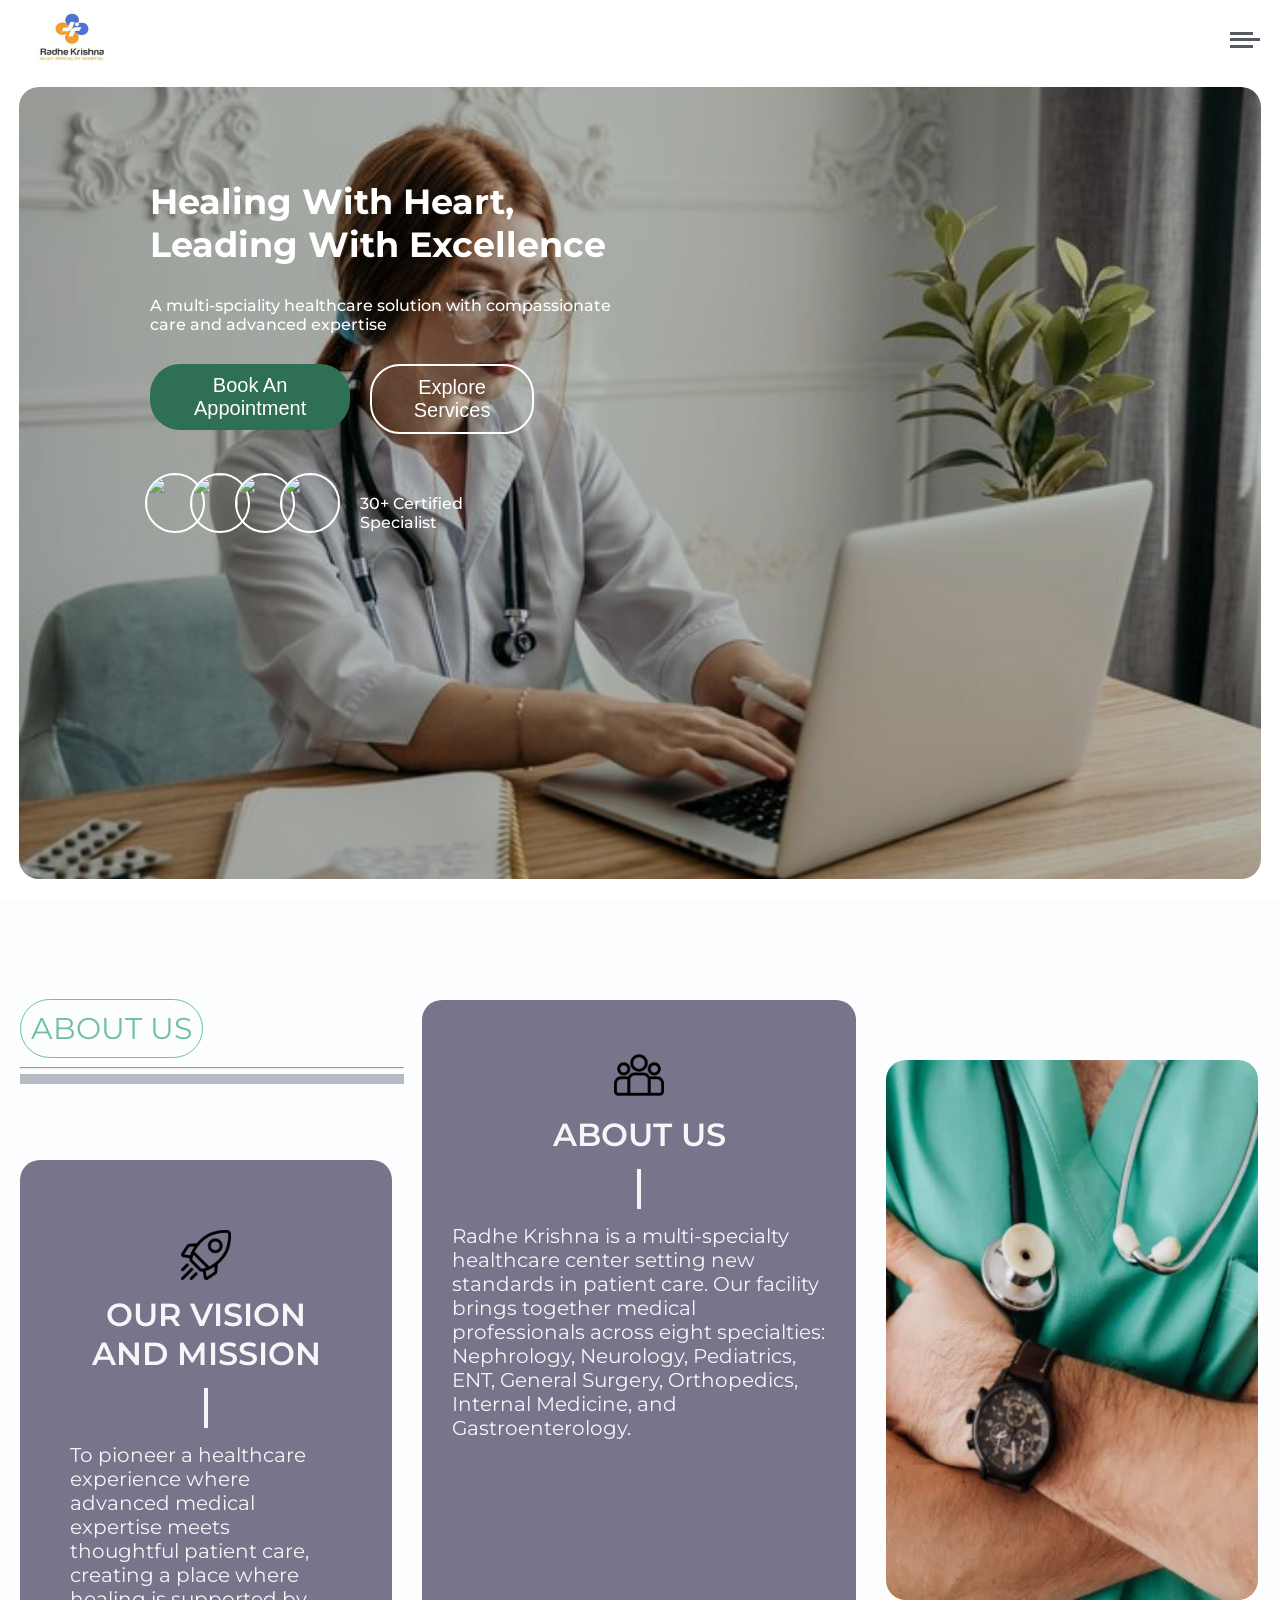
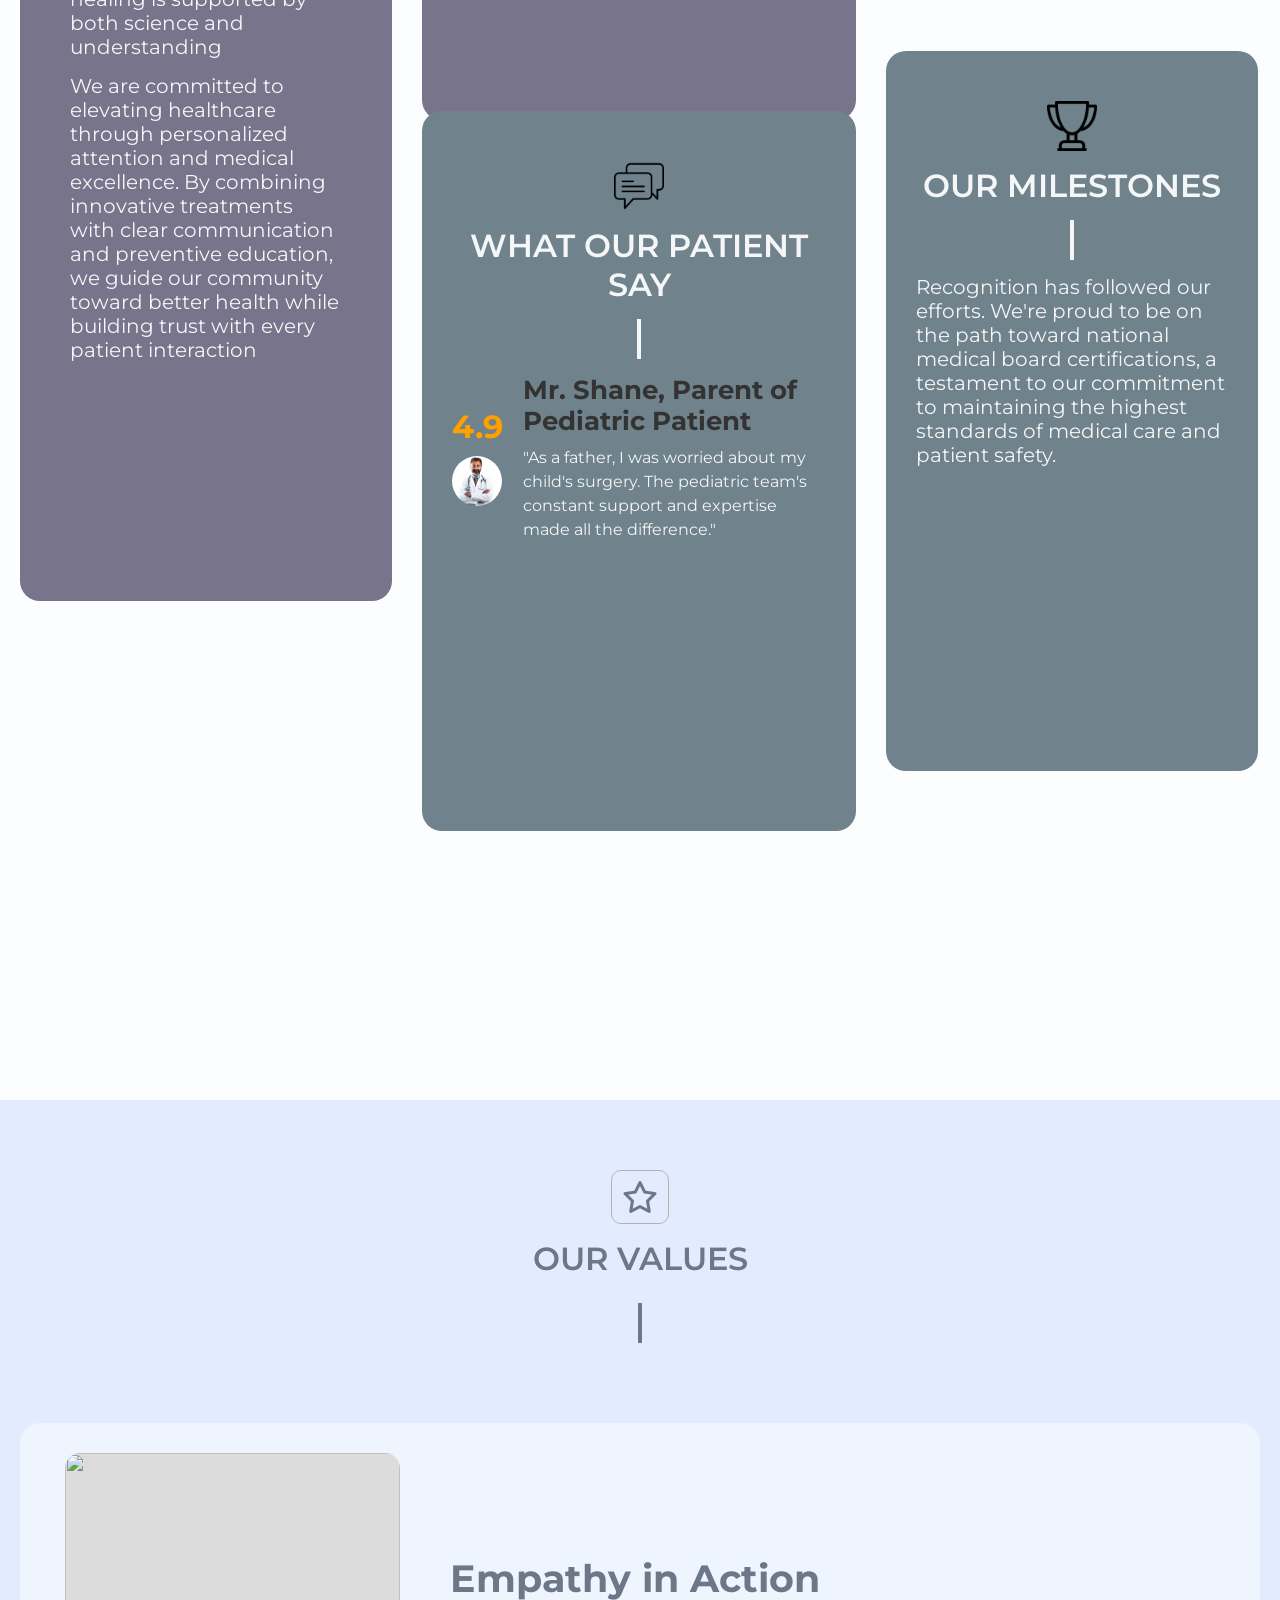
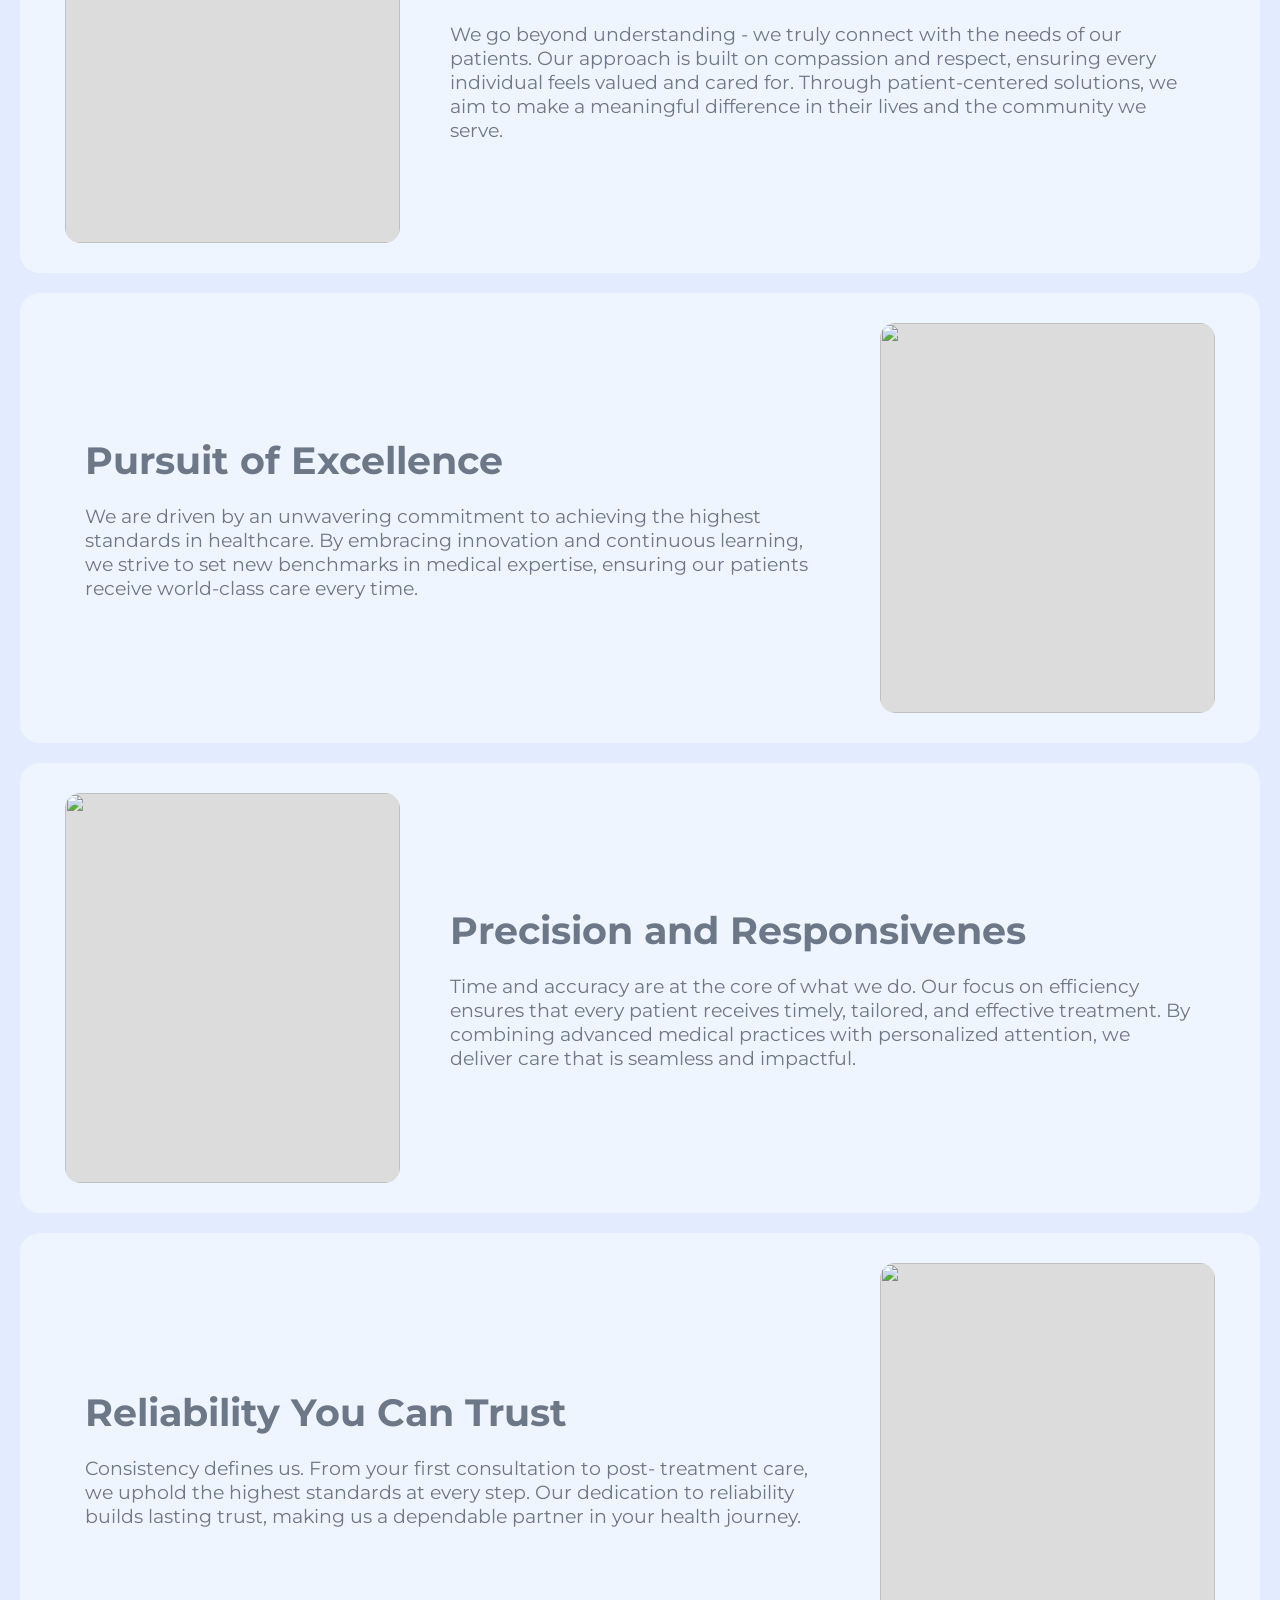
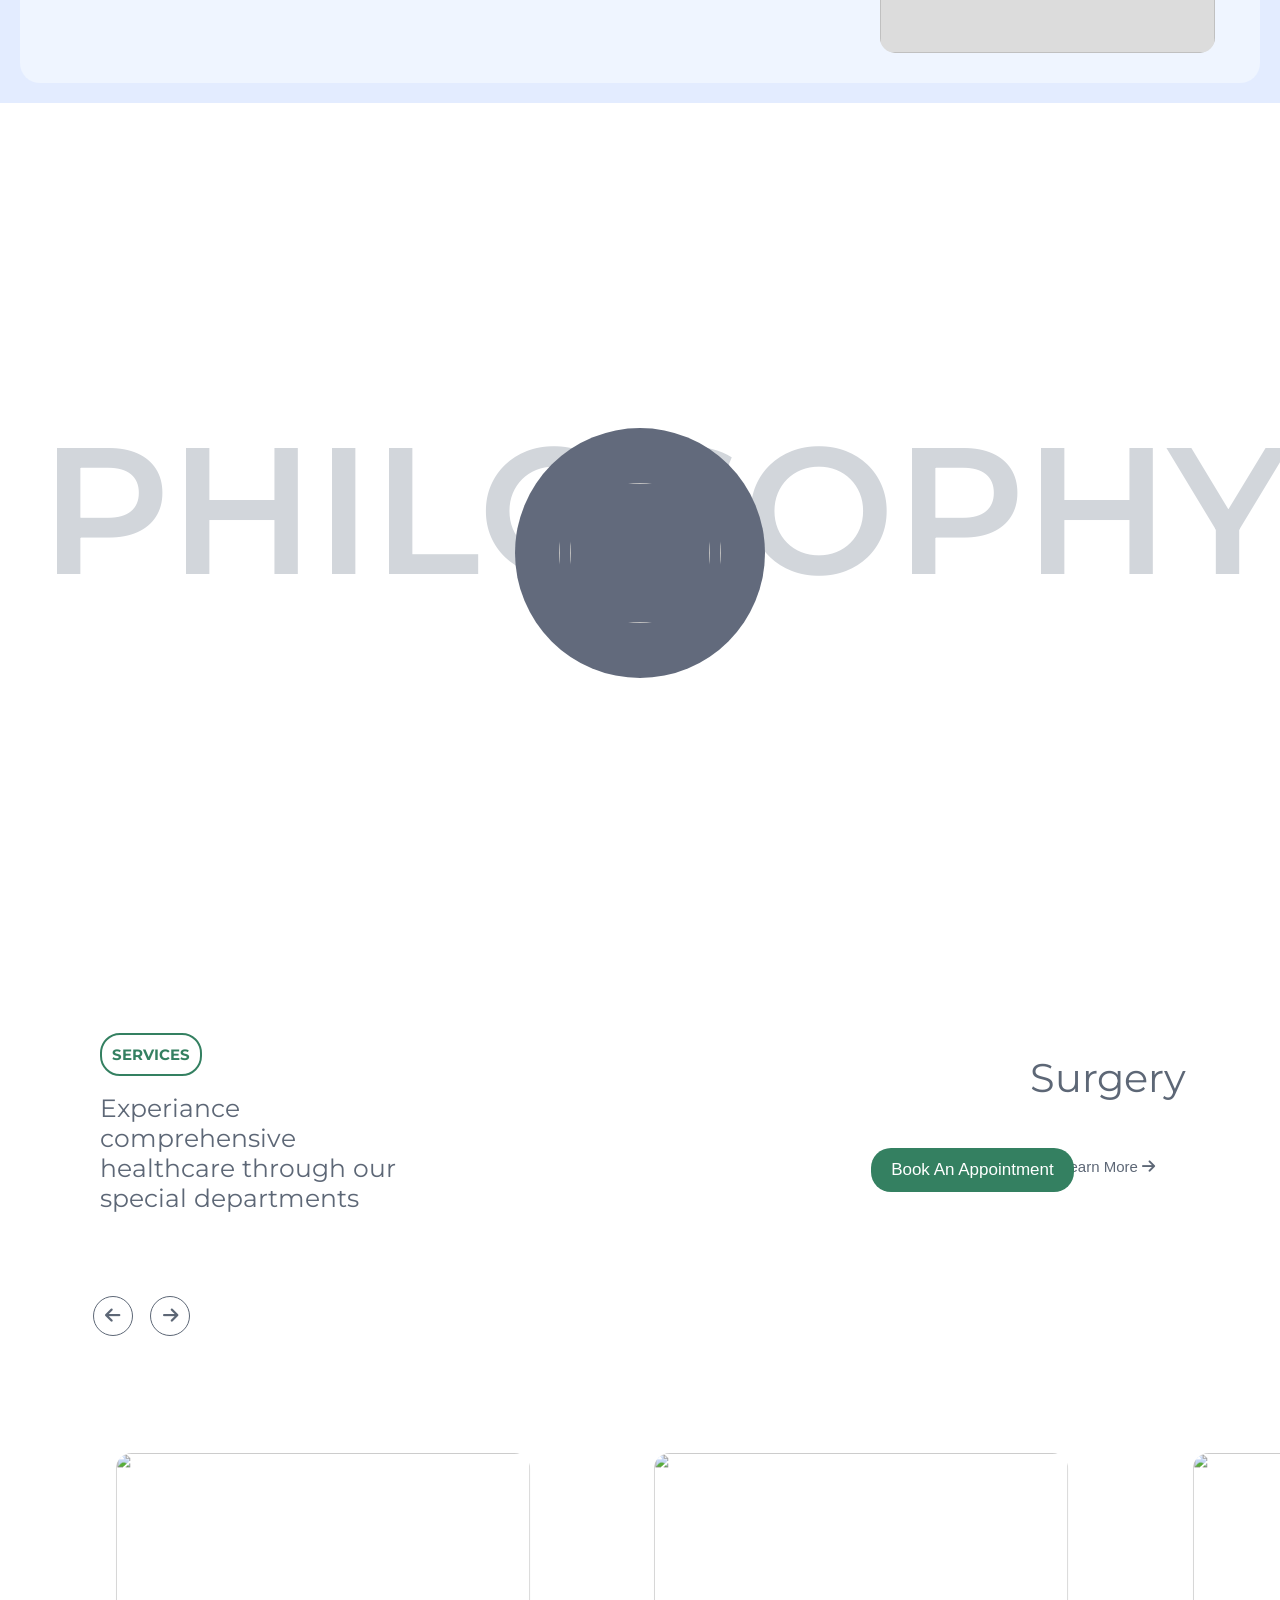
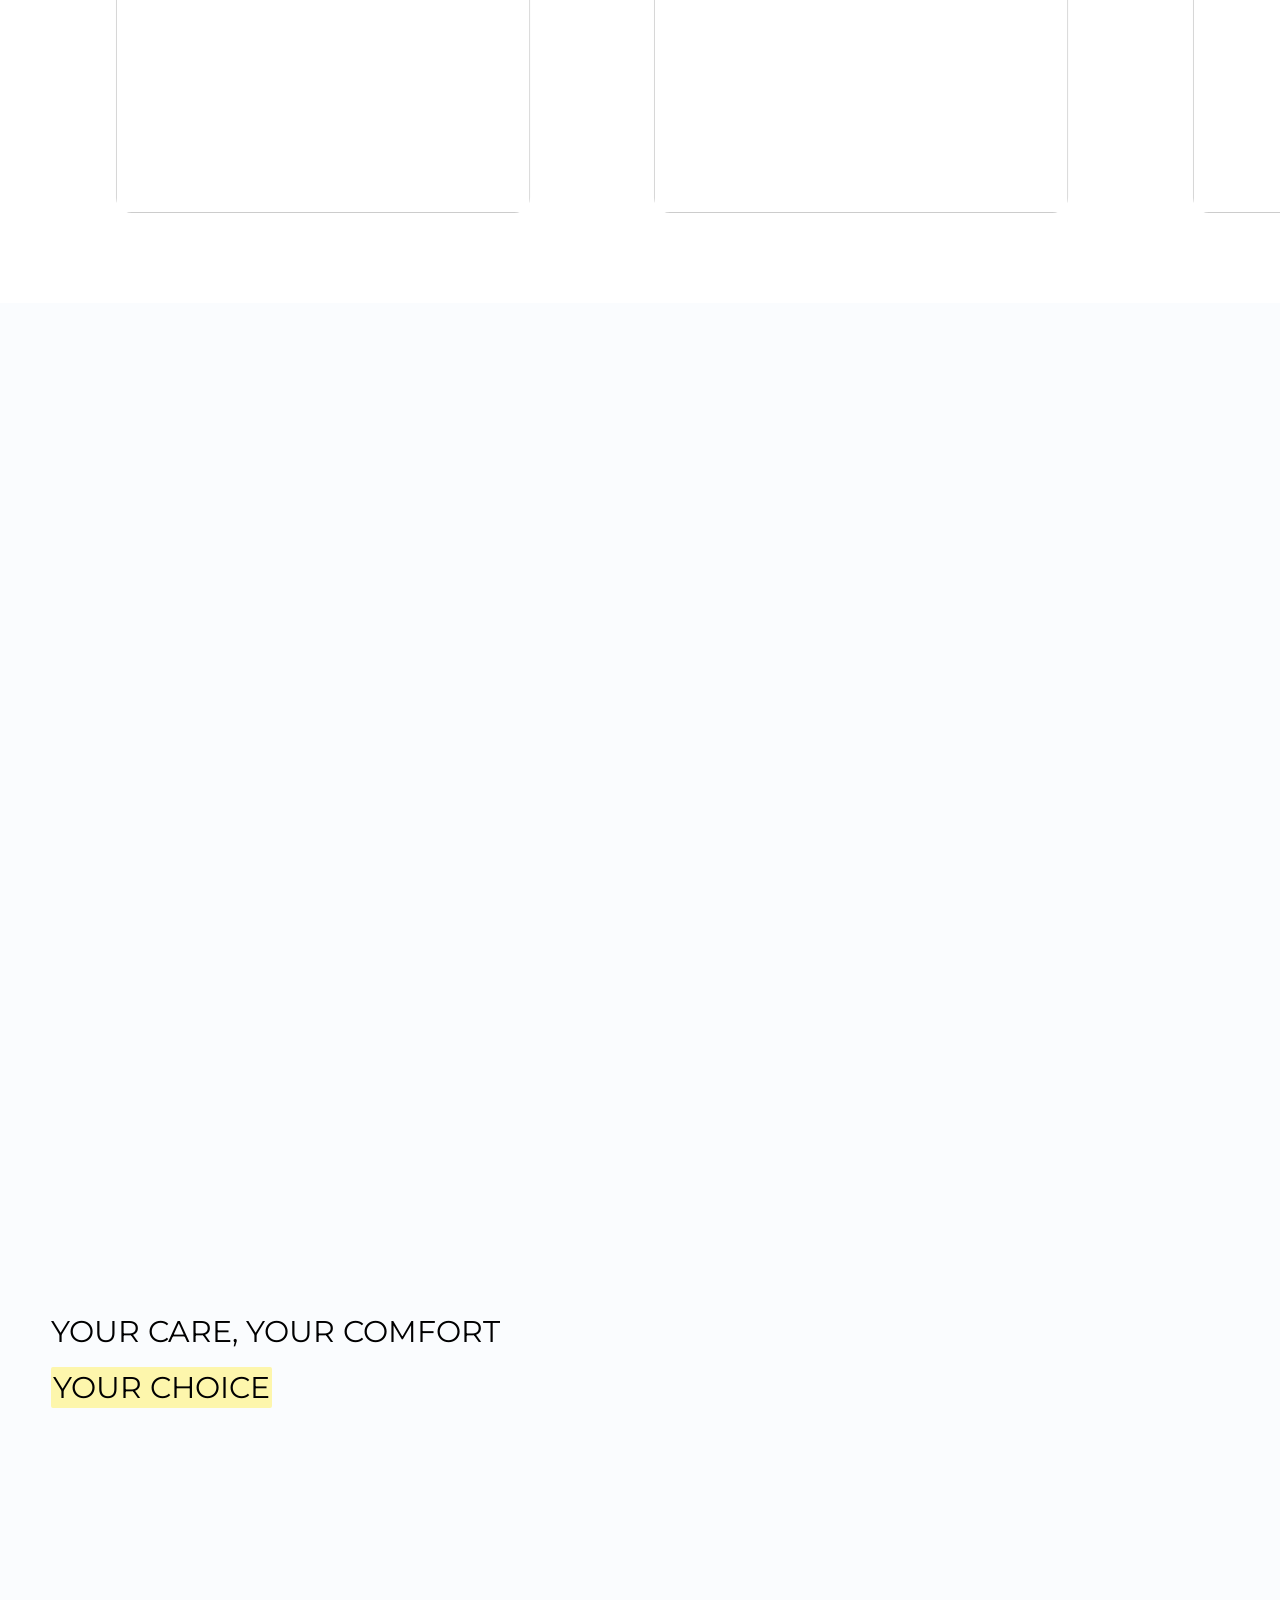
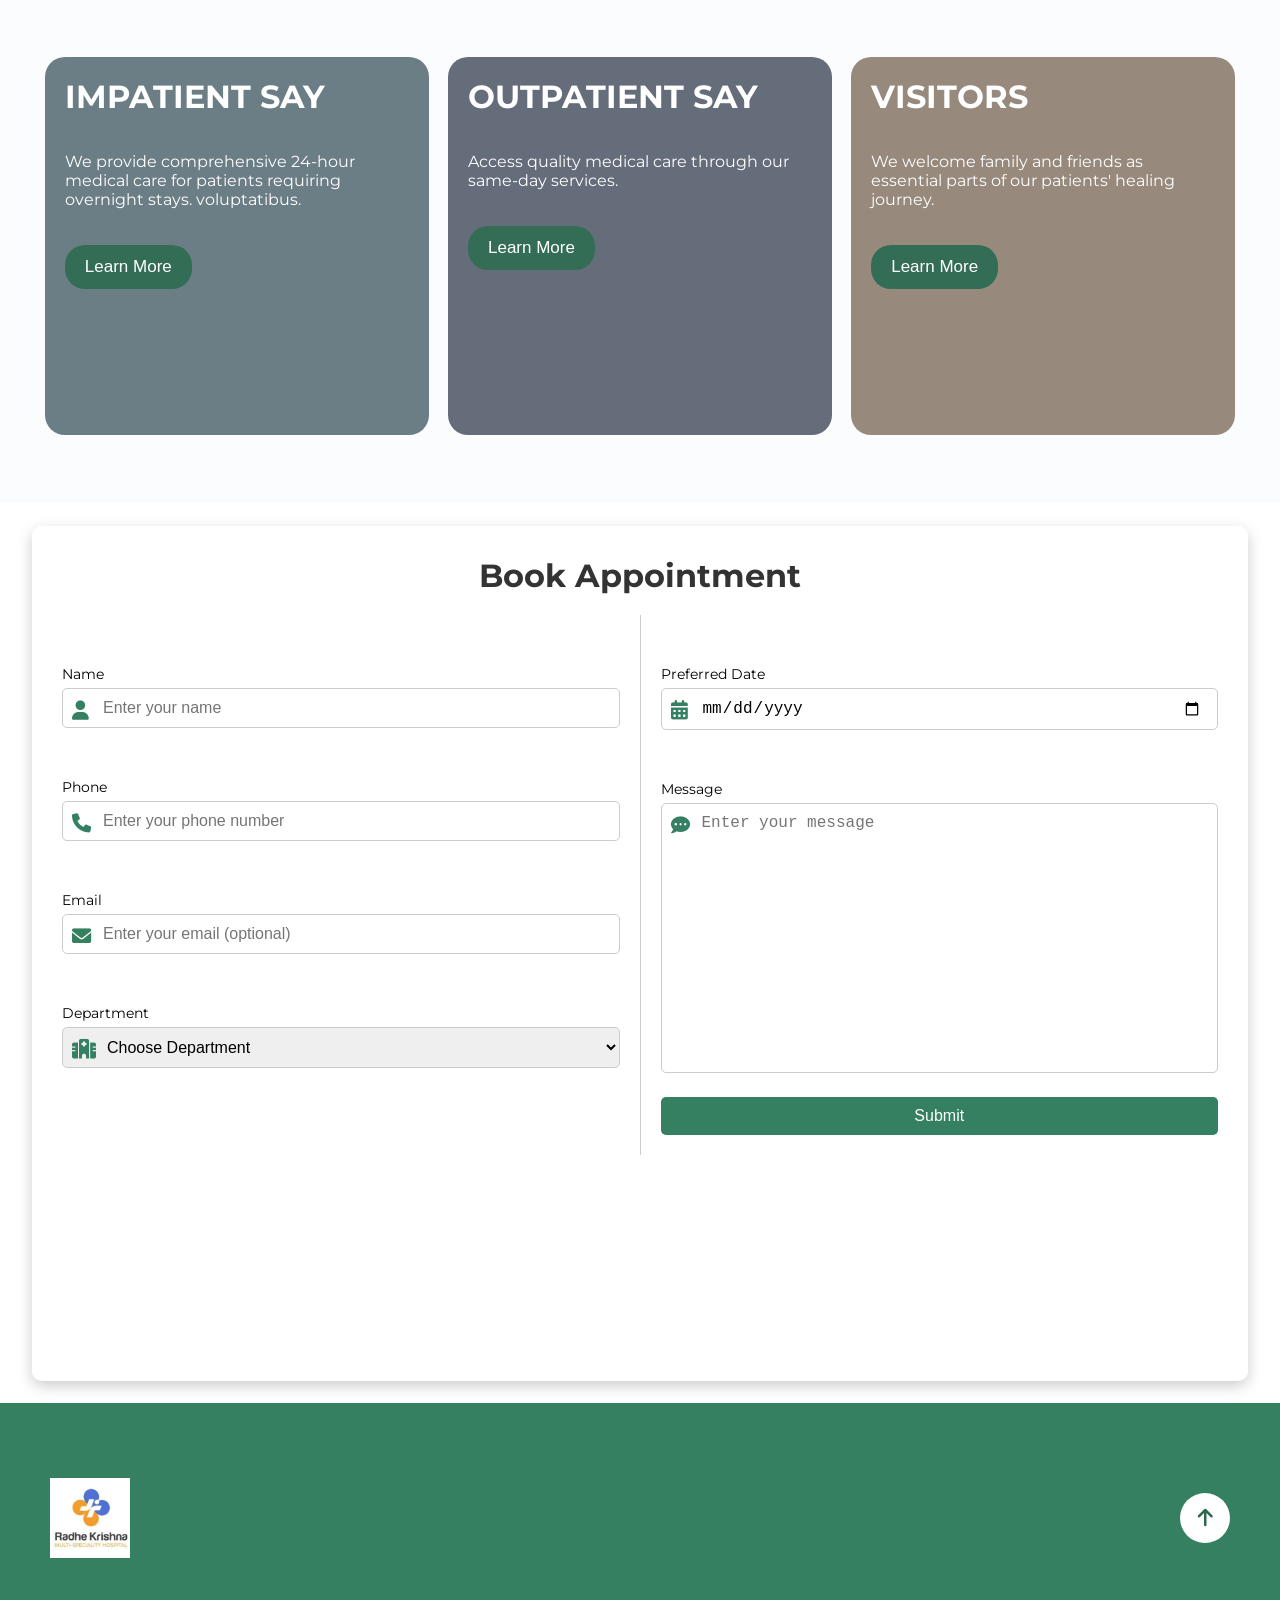
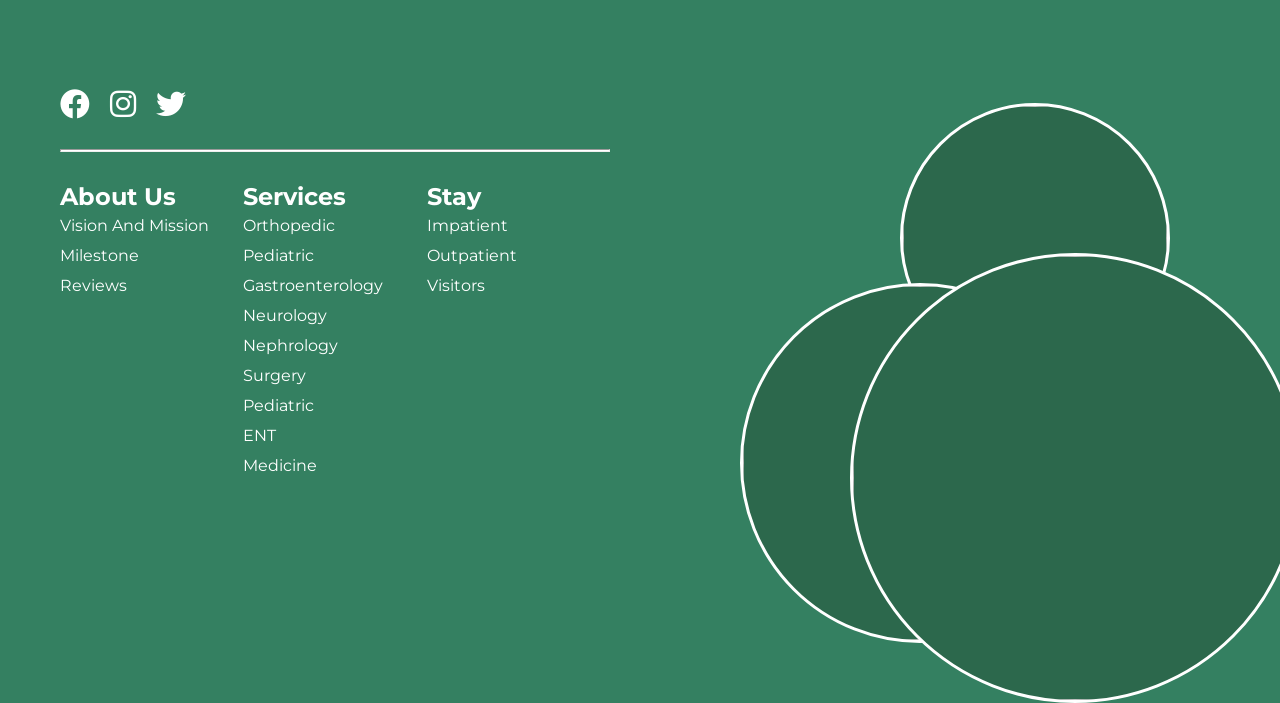
==== commit 3d55d130: "Update index.html" ====
--- a/index.html
+++ b/index.html
@@ -32,7 +32,7 @@
 
     <div class="content">
       <!-- <img class="hero-image" src="/images/hero-dr.jpg" alt=""> -->
-       <video autoplay muted loop class="hero-image" src="/images/4778090_Doctor_Measure_3840x2160.mp4"></video>
+       <img src="images/hero-dr.jpg" alt="">
         <!-- <video  autoplay muted loop class="hero-image" src="https://videocdn.cdnpk.net/videos/3c435c5f-fa85-4658-bd44-6387d5364827/horizontal/previews/clear/small.mp4?token=exp=1737665771~hmac=3745399c17344563aea0ef7067b6ded52c63f7275397bb974ec4055e29564bb3"></video> -->
       <div class="leftcon">
         <h1>healing with heart,<br>
